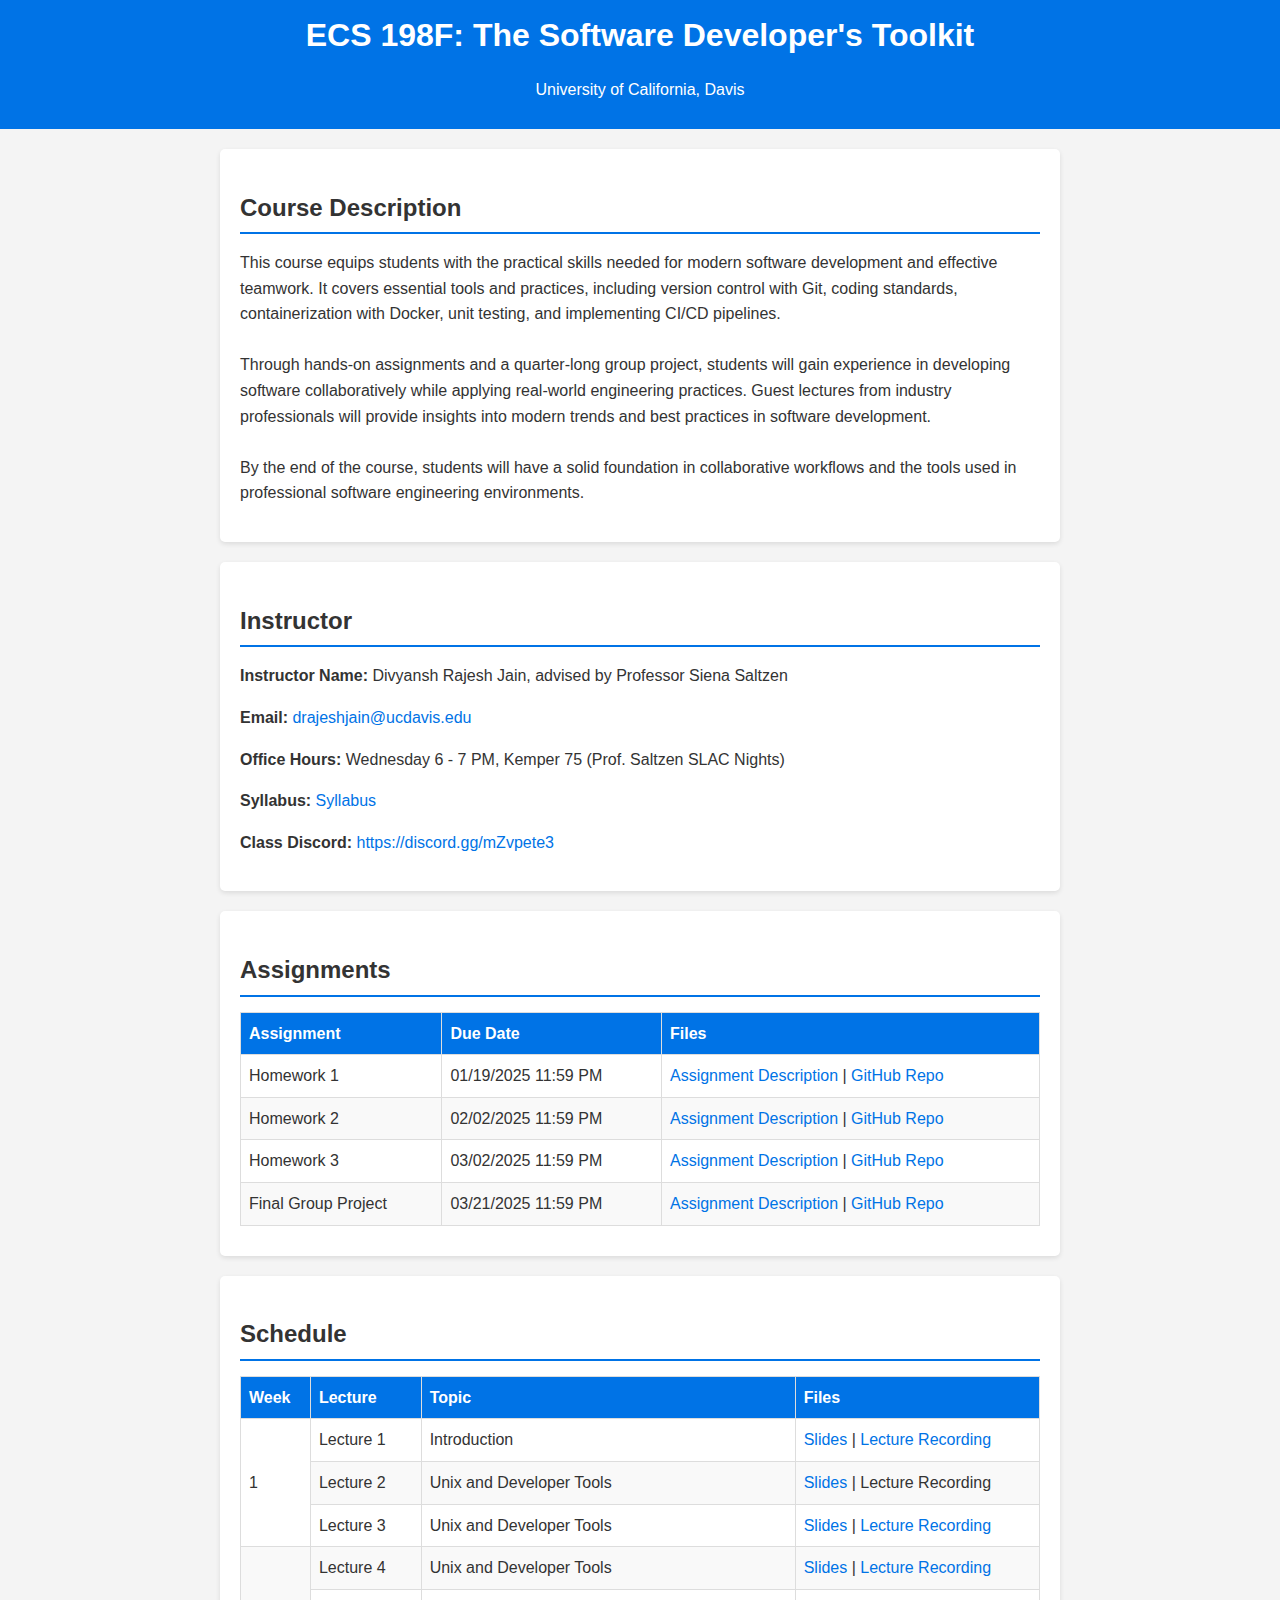
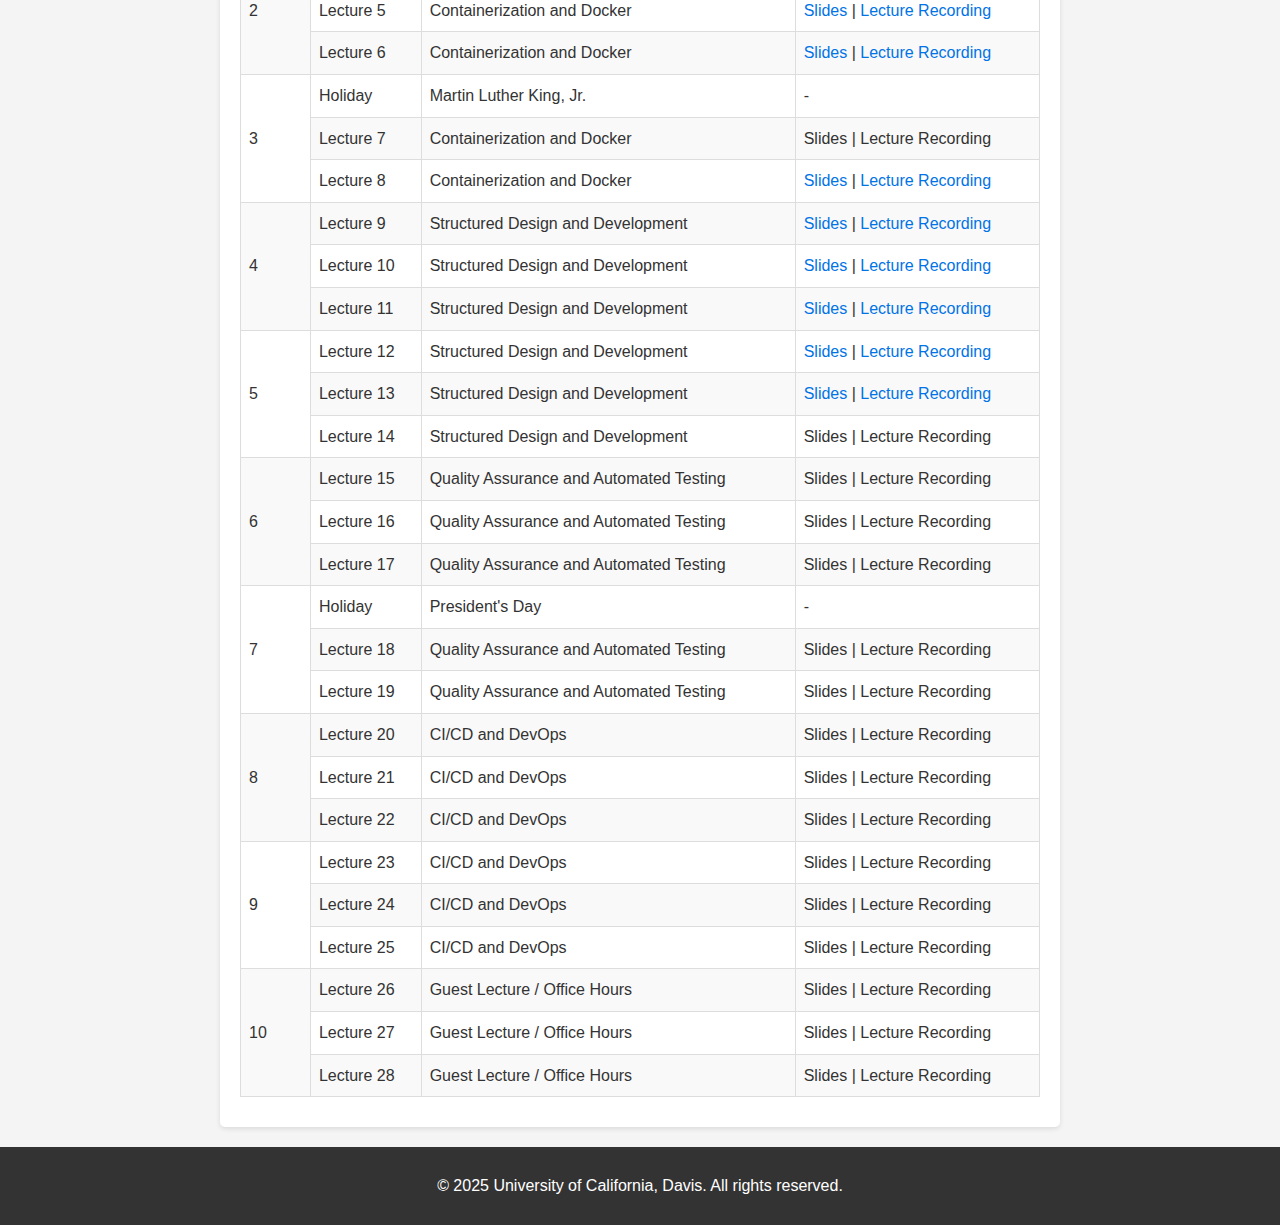
==== docs/index.html @ dd772960 "Lecture 13 Slides and Recording" ====
<!DOCTYPE html>
<html lang="en">
<head>
    <meta charset="UTF-8">
    <meta name="viewport" content="width=device-width, initial-scale=1.0">
    <meta http-equiv="X-UA-Compatible" content="ie=edge">
    <title>ECS 198F</title>
    <link rel="stylesheet" href="styles.css">
</head>
<body>
    <header>
        <h1>ECS 198F: The Software Developer's Toolkit</h1>
        <p>University of California, Davis</p>
    </header>

    <section id="description">
        <h2>Course Description</h2>
        <p>
            
                This course equips students with the practical skills needed for modern software development and effective teamwork. It covers essential tools and practices, including version control with Git, coding standards, containerization with Docker, unit testing, and implementing CI/CD pipelines.
                
                    <br><br>
                
            
                Through hands-on assignments and a quarter-long group project, students will gain experience in developing software collaboratively while applying real-world engineering practices. Guest lectures from industry professionals will provide insights into modern trends and best practices in software development.
                
                    <br><br>
                
            
                By the end of the course, students will have a solid foundation in collaborative workflows and the tools used in professional software engineering environments.
                
            
        </p>
    </section>

    <section id="instructor">
        <h2>Instructor</h2>
        <p><strong>Instructor Name:</strong> Divyansh Rajesh Jain, advised by Professor Siena Saltzen</p>
        <p><strong>Email:</strong> <a href="mailto:drajeshjain@ucdavis.edu" target="_blank">drajeshjain@ucdavis.edu</a></p>
        <p><strong>Office Hours:</strong> Wednesday 6 - 7 PM, Kemper 75 (Prof. Saltzen SLAC Nights)</p>
        <p><strong>Syllabus:</strong> <a href="syllabus/Syllabus.pdf" target="_blank">Syllabus</a></p>
        <p><strong>Class Discord:</strong> <a href="https://discord.gg/mZvpete3" target="_blank">https://discord.gg/mZvpete3</a></p>
    </section>

    <section id="assignments">
        <h2>Assignments</h2>
        <table>
            <thead>
                <tr>
                    <th>Assignment</th>
                    <th>Due Date</th>
                    <th>Files</th>
                </tr>
            </thead>
            <tbody>
                
                    <tr>
                        <td>Homework 1</td>
                        <td>01/19/2025 11:59 PM</td>
                        <td>
                            
                                <a href="assignments/hw1/hw1.pdf" target="_blank">Assignment Description</a>
                            
                            
                                | <a href="https://github.com/divteaching/ecs198f_hw1_template" target="_blank">GitHub Repo</a>
                            
                            
                        </td>
                    </tr>
                
                    <tr>
                        <td>Homework 2</td>
                        <td>02/02/2025 11:59 PM</td>
                        <td>
                            
                                <a href="assignments/hw2/hw2.pdf" target="_blank">Assignment Description</a>
                            
                            
                                | <a href="https://github.com/divteaching/ecs198f_hw2_template" target="_blank">GitHub Repo</a>
                            
                            
                        </td>
                    </tr>
                
                    <tr>
                        <td>Homework 3</td>
                        <td>03/02/2025 11:59 PM</td>
                        <td>
                            
                                <a href="assignments/hw3/hw3.pdf" target="_blank">Assignment Description</a>
                            
                            
                                | <a href="https://github.com/divteaching/ecs198f_hw3_template" target="_blank">GitHub Repo</a>
                            
                            
                        </td>
                    </tr>
                
                    <tr>
                        <td>Final Group Project</td>
                        <td>03/21/2025 11:59 PM</td>
                        <td>
                            
                                <a href="assignments/final_project/final_project.pdf" target="_blank">Assignment Description</a>
                            
                            
                                | <a href="https://github.com/divteaching/ecs198f_final_project_template/" target="_blank">GitHub Repo</a>
                            
                            
                        </td>
                    </tr>
                
            </tbody>
        </table>
    </section>

    <section id="schedule">
        <h2>Schedule</h2>
        <table>
            <thead>
                <tr>
                    <th>Week</th>
                    <th>Lecture</th>
                    <th>Topic</th>
                    <th>Files</th>
                </tr>
            </thead>
            <tbody>
                
                
                    <tr>
                        
                            <td rowspan="3">1</td>
                            
                        
                        <td>Lecture 1</td>
                        <td>Introduction</td>
                        <td>
                            
                                
                                    <a href="lecture_slides/ecs198f_lecture_1.pdf" target="_blank">Slides</a>
                                
                                |
                                
                                    <a href="https://ucdavis.zoom.us/rec/share/hbvLrbdZGdDsOW_DnlOXjzAMl3dHuI0wZ7z0Es4AGYBFrEL37tF3OUUXrqW6-yvd.9Gy4QbVp0oEMsnhK?startTime=1736212202000" target="_blank">Lecture Recording</a>
                                
                            
                            
                        </td>
                    </tr>
                
                    <tr>
                        
                        <td>Lecture 2</td>
                        <td>Unix and Developer Tools</td>
                        <td>
                            
                                
                                    <a href="lecture_slides/ecs198f_lecture_2.pdf" target="_blank">Slides</a>
                                
                                |
                                
                                    <p style="display: inline;">Lecture Recording</p>
                                
                            
                            
                        </td>
                    </tr>
                
                    <tr>
                        
                        <td>Lecture 3</td>
                        <td>Unix and Developer Tools</td>
                        <td>
                            
                                
                                    <a href="lecture_slides/ecs198f_lecture_3.pdf" target="_blank">Slides</a>
                                
                                |
                                
                                    <a href="https://ucdavis.zoom.us/rec/share/g16OVwI1sA8d8GOe67q84oVc2-fkvChkbssBPpAVBtWGr5zEfwgRW5S2wasBntNb.Uopge_nhRh3m7LkV?startTime=1736557827000" target="_blank">Lecture Recording</a>
                                
                            
                            
                        </td>
                    </tr>
                
                    <tr>
                        
                            <td rowspan="3">2</td>
                            
                        
                        <td>Lecture 4</td>
                        <td>Unix and Developer Tools</td>
                        <td>
                            
                                
                                    <a href="lecture_slides/ecs198f_lecture_4.pdf" target="_blank">Slides</a>
                                
                                |
                                
                                    <a href="https://ucdavis.zoom.us/rec/share/JD9aChmHPiRDTP9WxZFeI9ObVzwEnxUuyTw9s4FPWXMKJjjJeHaEk3DcFhDDGsKm.fv74K71Csvn-LaR0?startTime=1736817025000" target="_blank">Lecture Recording</a>
                                
                            
                            
                        </td>
                    </tr>
                
                    <tr>
                        
                        <td>Lecture 5</td>
                        <td>Containerization and Docker</td>
                        <td>
                            
                                
                                    <a href="lecture_slides/ecs198f_lecture_5.pdf" target="_blank">Slides</a>
                                
                                |
                                
                                    <a href="https://ucdavis.zoom.us/rec/share/GCXKAE5klBBqAOb1jPgfgVZTfpsURUhgrULl0vYw0D-VsBasL57LyDdhbhFQWLQs.mfMK1T-qjcswcPB4?startTime=1736989813000" target="_blank">Lecture Recording</a>
                                
                            
                            
                        </td>
                    </tr>
                
                    <tr>
                        
                        <td>Lecture 6</td>
                        <td>Containerization and Docker</td>
                        <td>
                            
                                
                                    <a href="lecture_slides/ecs198f_lecture_6.pdf" target="_blank">Slides</a>
                                
                                |
                                
                                    <a href="https://ucdavis.zoom.us/rec/share/JLmOcqAizFyWr5BubGyLMaOlUVmacqcSQ1dyGmyVwydn0QfGraQxgRlqD_En76Uu.1tXopnqy5iUfbpwx?startTime=1737162618000" target="_blank">Lecture Recording</a>
                                
                            
                            
                        </td>
                    </tr>
                
                    <tr>
                        
                            <td rowspan="3">3</td>
                            
                        
                        <td>Holiday</td>
                        <td>Martin Luther King, Jr.</td>
                        <td>
                            
                                -
                            
                            
                        </td>
                    </tr>
                
                    <tr>
                        
                        <td>Lecture 7</td>
                        <td>Containerization and Docker</td>
                        <td>
                            
                                
                                    <p style="display: inline;">Slides</p>
                                
                                |
                                
                                    <p style="display: inline;">Lecture Recording</p>
                                
                            
                            
                        </td>
                    </tr>
                
                    <tr>
                        
                        <td>Lecture 8</td>
                        <td>Containerization and Docker</td>
                        <td>
                            
                                
                                    <a href="lecture_slides/ecs198f_lecture_8.pdf" target="_blank">Slides</a>
                                
                                |
                                
                                    <a href="https://ucdavis.zoom.us/rec/share/KrnH_thRT2b_KS2UfL9lrI4hxif2upAuk2R7QBJZT1PslbwhGlOJJkQAYzSV6XM1.cLnVzXEvTF4Xcgkk?startTime=1737767410000" target="_blank">Lecture Recording</a>
                                
                            
                            
                        </td>
                    </tr>
                
                    <tr>
                        
                            <td rowspan="3">4</td>
                            
                        
                        <td>Lecture 9</td>
                        <td>Structured Design and Development</td>
                        <td>
                            
                                
                                    <a href="lecture_slides/ecs198f_lecture_9.pdf" target="_blank">Slides</a>
                                
                                |
                                
                                    <a href="https://ucdavis.zoom.us/rec/share/M91v3xaBNBwyLsCDNnFQVMrvaNJUX16jcjGMLgDShKLyKkzvdLndxEWY6Bf93gdp.l_svchdJoaNpIpWN?startTime=1738026599000" target="_blank">Lecture Recording</a>
                                
                            
                            
                        </td>
                    </tr>
                
                    <tr>
                        
                        <td>Lecture 10</td>
                        <td>Structured Design and Development</td>
                        <td>
                            
                                
                                    <a href="lecture_slides/ecs198f_lecture_10.pdf" target="_blank">Slides</a>
                                
                                |
                                
                                    <a href="https://ucdavis.zoom.us/rec/share/ATHU1xE974u2VWaqAxMs1Cowrps6XN6bZGD36QatYRz5Gkr3k1uBEypdq5aEEWlz.mFXcKomUqiIoZA6W?startTime=1738199433000" target="_blank">Lecture Recording</a>
                                
                            
                            
                        </td>
                    </tr>
                
                    <tr>
                        
                        <td>Lecture 11</td>
                        <td>Structured Design and Development</td>
                        <td>
                            
                                
                                    <a href="https://github.com/divteaching/ecs198f_inclass_poker/tree/2e71ae5620e29db9bfba9b425676d874b1419caf" target="_blank">Slides</a>
                                
                                |
                                
                                    <a href="https://ucdavis.zoom.us/rec/share/HgMmGE7yiha44Lq079QMK1FUVePI9QxWOpCut2JHXbEaheEyA_VgrdAUr-hylO7L.eXSxQ5ZU1zpncuAt?startTime=1738372271000" target="_blank">Lecture Recording</a>
                                
                            
                            
                        </td>
                    </tr>
                
                    <tr>
                        
                            <td rowspan="3">5</td>
                            
                        
                        <td>Lecture 12</td>
                        <td>Structured Design and Development</td>
                        <td>
                            
                                
                                    <a href="https://github.com/divteaching/ecs198f_inclass_poker/tree/25d6df398e15d67cd05acc5b67622123ccdc4493" target="_blank">Slides</a>
                                
                                |
                                
                                    <a href="https://ucdavis.zoom.us/rec/share/jpdA7nB9yYeDad59MagajDrsT-qLwtRAQw6uJY-ICCuG2QFYbAcTb3RFpeuFGeae.OZ8DeUKyNNf885pt?startTime=1738631367000" target="_blank">Lecture Recording</a>
                                
                            
                            
                        </td>
                    </tr>
                
                    <tr>
                        
                        <td>Lecture 13</td>
                        <td>Structured Design and Development</td>
                        <td>
                            
                                
                                    <a href="https://github.com/divteaching/ecs198f_inclass_poker/tree/b4837a6c1435ef5a6da99d9f71b95ebc961e5741" target="_blank">Slides</a>
                                
                                |
                                
                                    <a href="https://ucdavis.zoom.us/rec/share/kVnnpb5JwPlJ-d6cp-dkDPzU_nV2DuYIyZkwfkVQUUKLLy_pP1zAwfi9jtzif8t_.ENmV_M1R9c5V51DI?startTime=1738804196000" target="_blank">Lecture Recording</a>
                                
                            
                            
                        </td>
                    </tr>
                
                    <tr>
                        
                        <td>Lecture 14</td>
                        <td>Structured Design and Development</td>
                        <td>
                            
                                
                                    <p style="display: inline;">Slides</p>
                                
                                |
                                
                                    <p style="display: inline;">Lecture Recording</p>
                                
                            
                            
                        </td>
                    </tr>
                
                    <tr>
                        
                            <td rowspan="3">6</td>
                            
                        
                        <td>Lecture 15</td>
                        <td>Quality Assurance and Automated Testing</td>
                        <td>
                            
                                
                                    <p style="display: inline;">Slides</p>
                                
                                |
                                
                                    <p style="display: inline;">Lecture Recording</p>
                                
                            
                            
                        </td>
                    </tr>
                
                    <tr>
                        
                        <td>Lecture 16</td>
                        <td>Quality Assurance and Automated Testing</td>
                        <td>
                            
                                
                                    <p style="display: inline;">Slides</p>
                                
                                |
                                
                                    <p style="display: inline;">Lecture Recording</p>
                                
                            
                            
                        </td>
                    </tr>
                
                    <tr>
                        
                        <td>Lecture 17</td>
                        <td>Quality Assurance and Automated Testing</td>
                        <td>
                            
                                
                                    <p style="display: inline;">Slides</p>
                                
                                |
                                
                                    <p style="display: inline;">Lecture Recording</p>
                                
                            
                            
                        </td>
                    </tr>
                
                    <tr>
                        
                            <td rowspan="3">7</td>
                            
                        
                        <td>Holiday</td>
                        <td>President's Day</td>
                        <td>
                            
                                -
                            
                            
                        </td>
                    </tr>
                
                    <tr>
                        
                        <td>Lecture 18</td>
                        <td>Quality Assurance and Automated Testing</td>
                        <td>
                            
                                
                                    <p style="display: inline;">Slides</p>
                                
                                |
                                
                                    <p style="display: inline;">Lecture Recording</p>
                                
                            
                            
                        </td>
                    </tr>
                
                    <tr>
                        
                        <td>Lecture 19</td>
                        <td>Quality Assurance and Automated Testing</td>
                        <td>
                            
                                
                                    <p style="display: inline;">Slides</p>
                                
                                |
                                
                                    <p style="display: inline;">Lecture Recording</p>
                                
                            
                            
                        </td>
                    </tr>
                
                    <tr>
                        
                            <td rowspan="3">8</td>
                            
                        
                        <td>Lecture 20</td>
                        <td>CI/CD and DevOps</td>
                        <td>
                            
                                
                                    <p style="display: inline;">Slides</p>
                                
                                |
                                
                                    <p style="display: inline;">Lecture Recording</p>
                                
                            
                            
                        </td>
                    </tr>
                
                    <tr>
                        
                        <td>Lecture 21</td>
                        <td>CI/CD and DevOps</td>
                        <td>
                            
                                
                                    <p style="display: inline;">Slides</p>
                                
                                |
                                
                                    <p style="display: inline;">Lecture Recording</p>
                                
                            
                            
                        </td>
                    </tr>
                
                    <tr>
                        
                        <td>Lecture 22</td>
                        <td>CI/CD and DevOps</td>
                        <td>
                            
                                
                                    <p style="display: inline;">Slides</p>
                                
                                |
                                
                                    <p style="display: inline;">Lecture Recording</p>
                                
                            
                            
                        </td>
                    </tr>
                
                    <tr>
                        
                            <td rowspan="3">9</td>
                            
                        
                        <td>Lecture 23</td>
                        <td>CI/CD and DevOps</td>
                        <td>
                            
                                
                                    <p style="display: inline;">Slides</p>
                                
                                |
                                
                                    <p style="display: inline;">Lecture Recording</p>
                                
                            
                            
                        </td>
                    </tr>
                
                    <tr>
                        
                        <td>Lecture 24</td>
                        <td>CI/CD and DevOps</td>
                        <td>
                            
                                
                                    <p style="display: inline;">Slides</p>
                                
                                |
                                
                                    <p style="display: inline;">Lecture Recording</p>
                                
                            
                            
                        </td>
                    </tr>
                
                    <tr>
                        
                        <td>Lecture 25</td>
                        <td>CI/CD and DevOps</td>
                        <td>
                            
                                
                                    <p style="display: inline;">Slides</p>
                                
                                |
                                
                                    <p style="display: inline;">Lecture Recording</p>
                                
                            
                            
                        </td>
                    </tr>
                
                    <tr>
                        
                            <td rowspan="3">10</td>
                            
                        
                        <td>Lecture 26</td>
                        <td>Guest Lecture / Office Hours</td>
                        <td>
                            
                                
                                    <p style="display: inline;">Slides</p>
                                
                                |
                                
                                    <p style="display: inline;">Lecture Recording</p>
                                
                            
                            
                        </td>
                    </tr>
                
                    <tr>
                        
                        <td>Lecture 27</td>
                        <td>Guest Lecture / Office Hours</td>
                        <td>
                            
                                
                                    <p style="display: inline;">Slides</p>
                                
                                |
                                
                                    <p style="display: inline;">Lecture Recording</p>
                                
                            
                            
                        </td>
                    </tr>
                
                    <tr>
                        
                        <td>Lecture 28</td>
                        <td>Guest Lecture / Office Hours</td>
                        <td>
                            
                                
                                    <p style="display: inline;">Slides</p>
                                
                                |
                                
                                    <p style="display: inline;">Lecture Recording</p>
                                
                            
                            
                        </td>
                    </tr>
                
            </tbody>
        </table>
    </section>

    <footer>
        <p>&copy; 2025 University of California, Davis. All rights reserved.</p>
    </footer>
</body>
</html>
---- docs/styles.css ----
body {
    font-family: Arial, sans-serif;
    margin: 0;
    padding: 0;
    line-height: 1.6;
    background-color: #f4f4f4;
    color: #333;
}

header {
    background: #0073e6;
    color: #fff;
    padding: 10px 20px;
    text-align: center;
}

header h1 {
    margin: 0;
}

section {
    padding: 20px;
    margin: 20px auto;
    background: #fff;
    border-radius: 5px;
    box-shadow: 0 2px 5px rgba(0, 0, 0, 0.1);
    max-width: 800px;
}

h2 {
    border-bottom: 2px solid #0073e6;
    padding-bottom: 5px;
    margin-bottom: 15px;
}

table {
    width: 100%;
    border-collapse: collapse;
    margin: 10px 0;
}

table th,
table td {
    border: 1px solid #ddd;
    padding: 8px;
    text-align: left;
}

table th {
    background: #0073e6;
    color: #fff;
}

table tr:nth-child(even) {
    background: #f9f9f9;
}

table tr:hover {
    background: #f1f1f1;
}

a {
    color: #0073e6;
    text-decoration: none;
}

a:hover {
    text-decoration: underline;
}

footer {
    text-align: center;
    padding: 10px 20px;
    background: #333;
    color: #fff;
    margin-top: 20px;
}
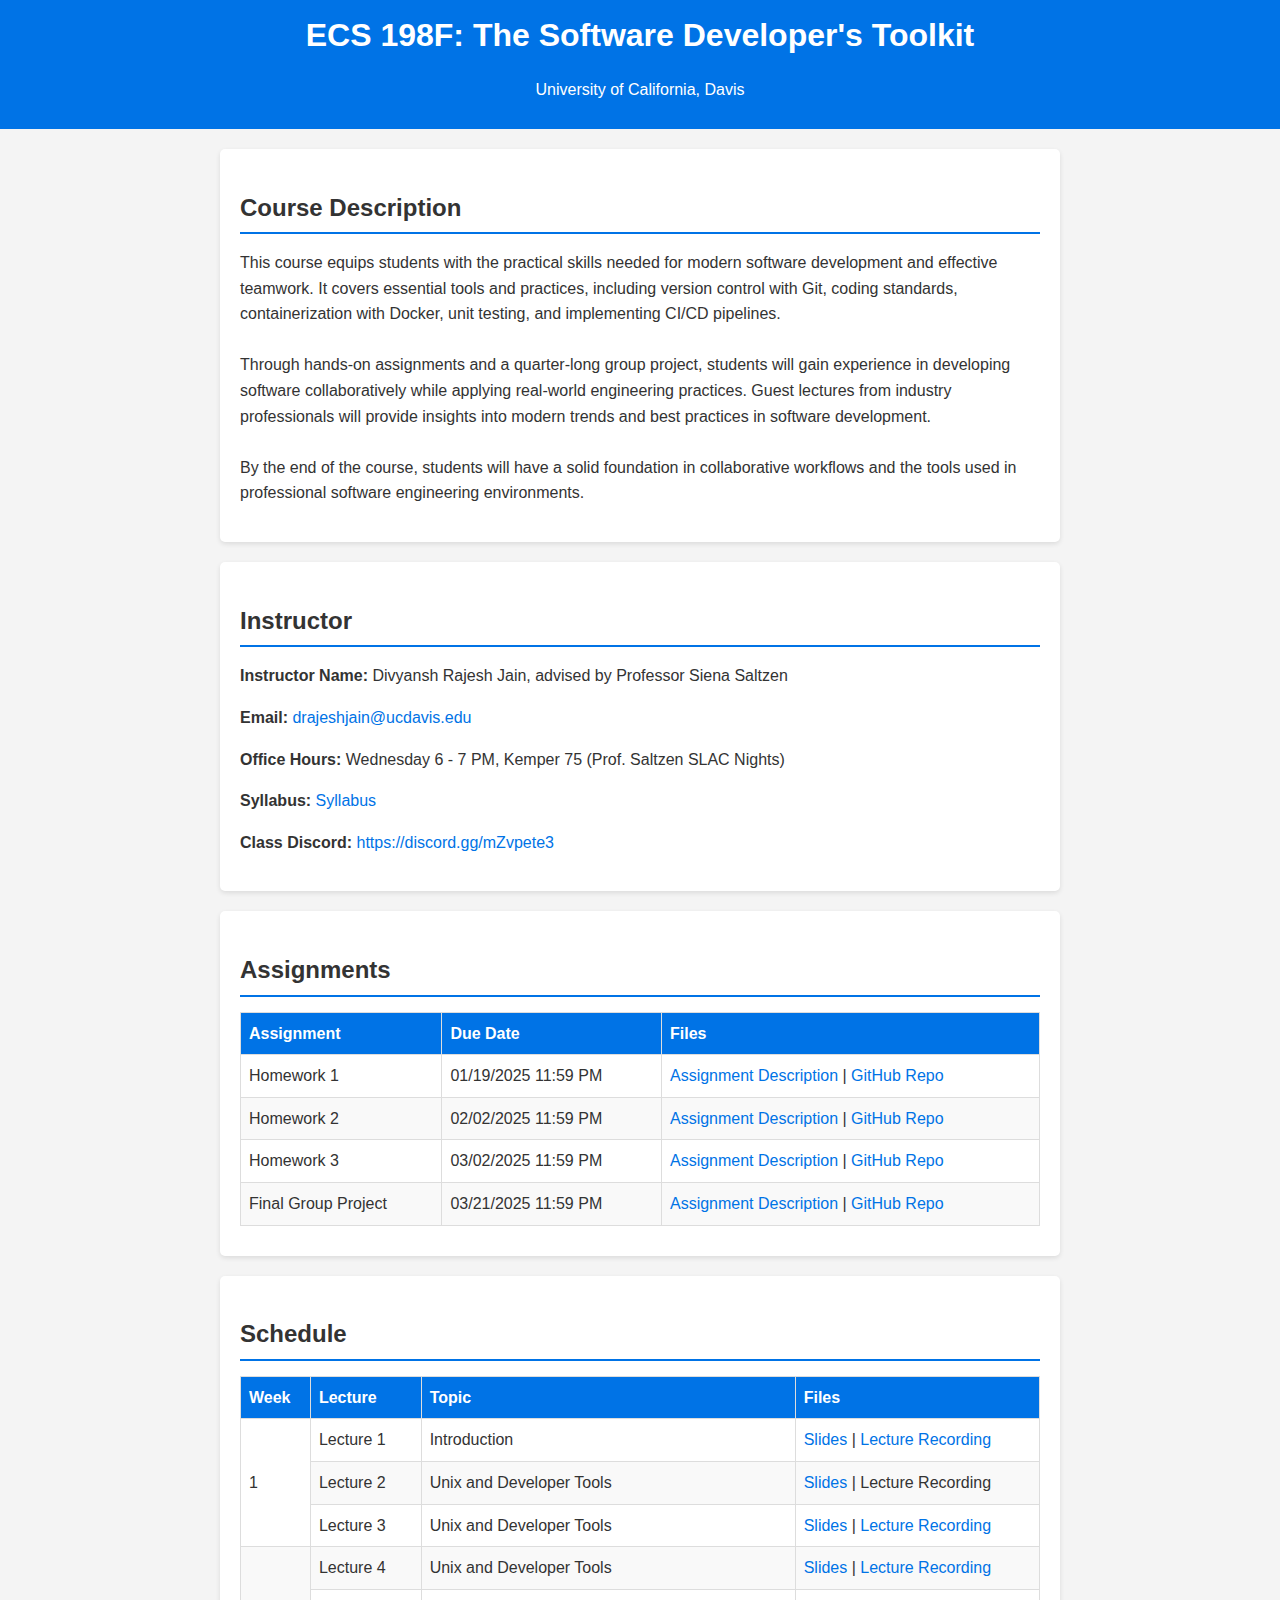
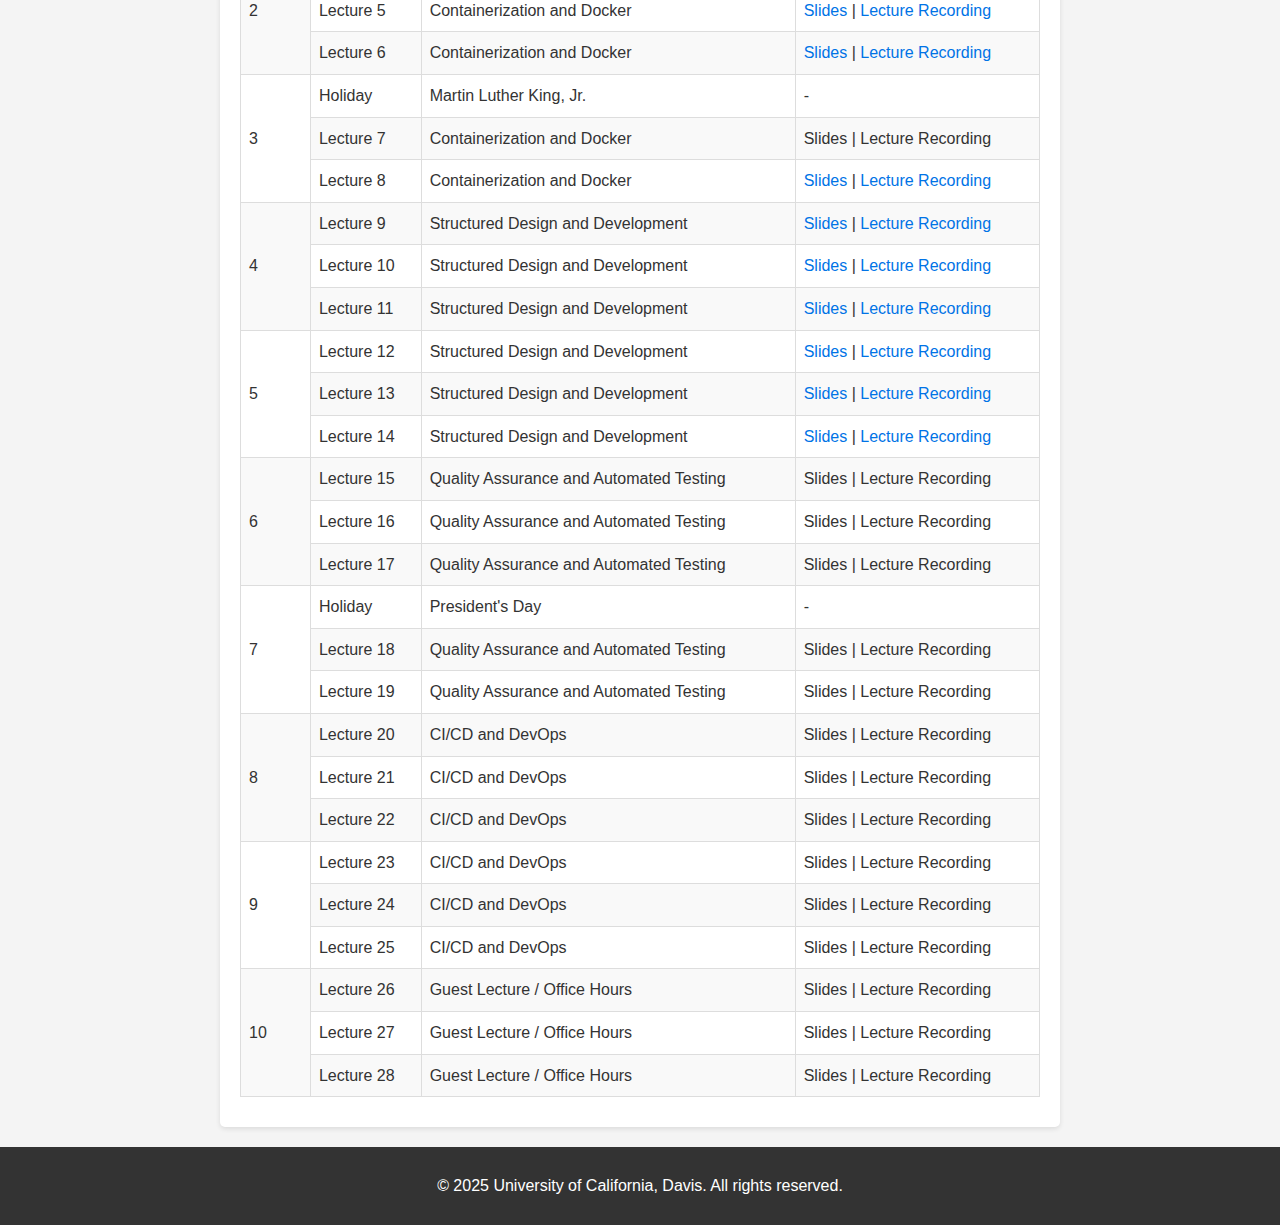
==== commit 7dac9d29: "Lecture 14 Slides and Recording" ====
--- a/docs/index.html
+++ b/docs/index.html
@@ -396,11 +396,11 @@
                         <td>
                             
                                 
-                                    <p style="display: inline;">Slides</p>
-                                
-                                |
-                                
-                                    <p style="display: inline;">Lecture Recording</p>
+                                    <a href="https://github.com/divteaching/ecs198f_inclass_poker/tree/083cdfa8304c9bf905c61b93a2d7230d57333c63" target="_blank">Slides</a>
+                                
+                                |
+                                
+                                    <a href="https://ucdavis.zoom.us/rec/share/6TPemqfxM55FEUf9hCVrt6LNOfclCS3FlMIXdbGjqK-9oV8GE7GE9dxrf3YXvD6S.sQsRWtiuiCVpky5y?startTime=1738977093000" target="_blank">Lecture Recording</a>
                                 
                             
                             
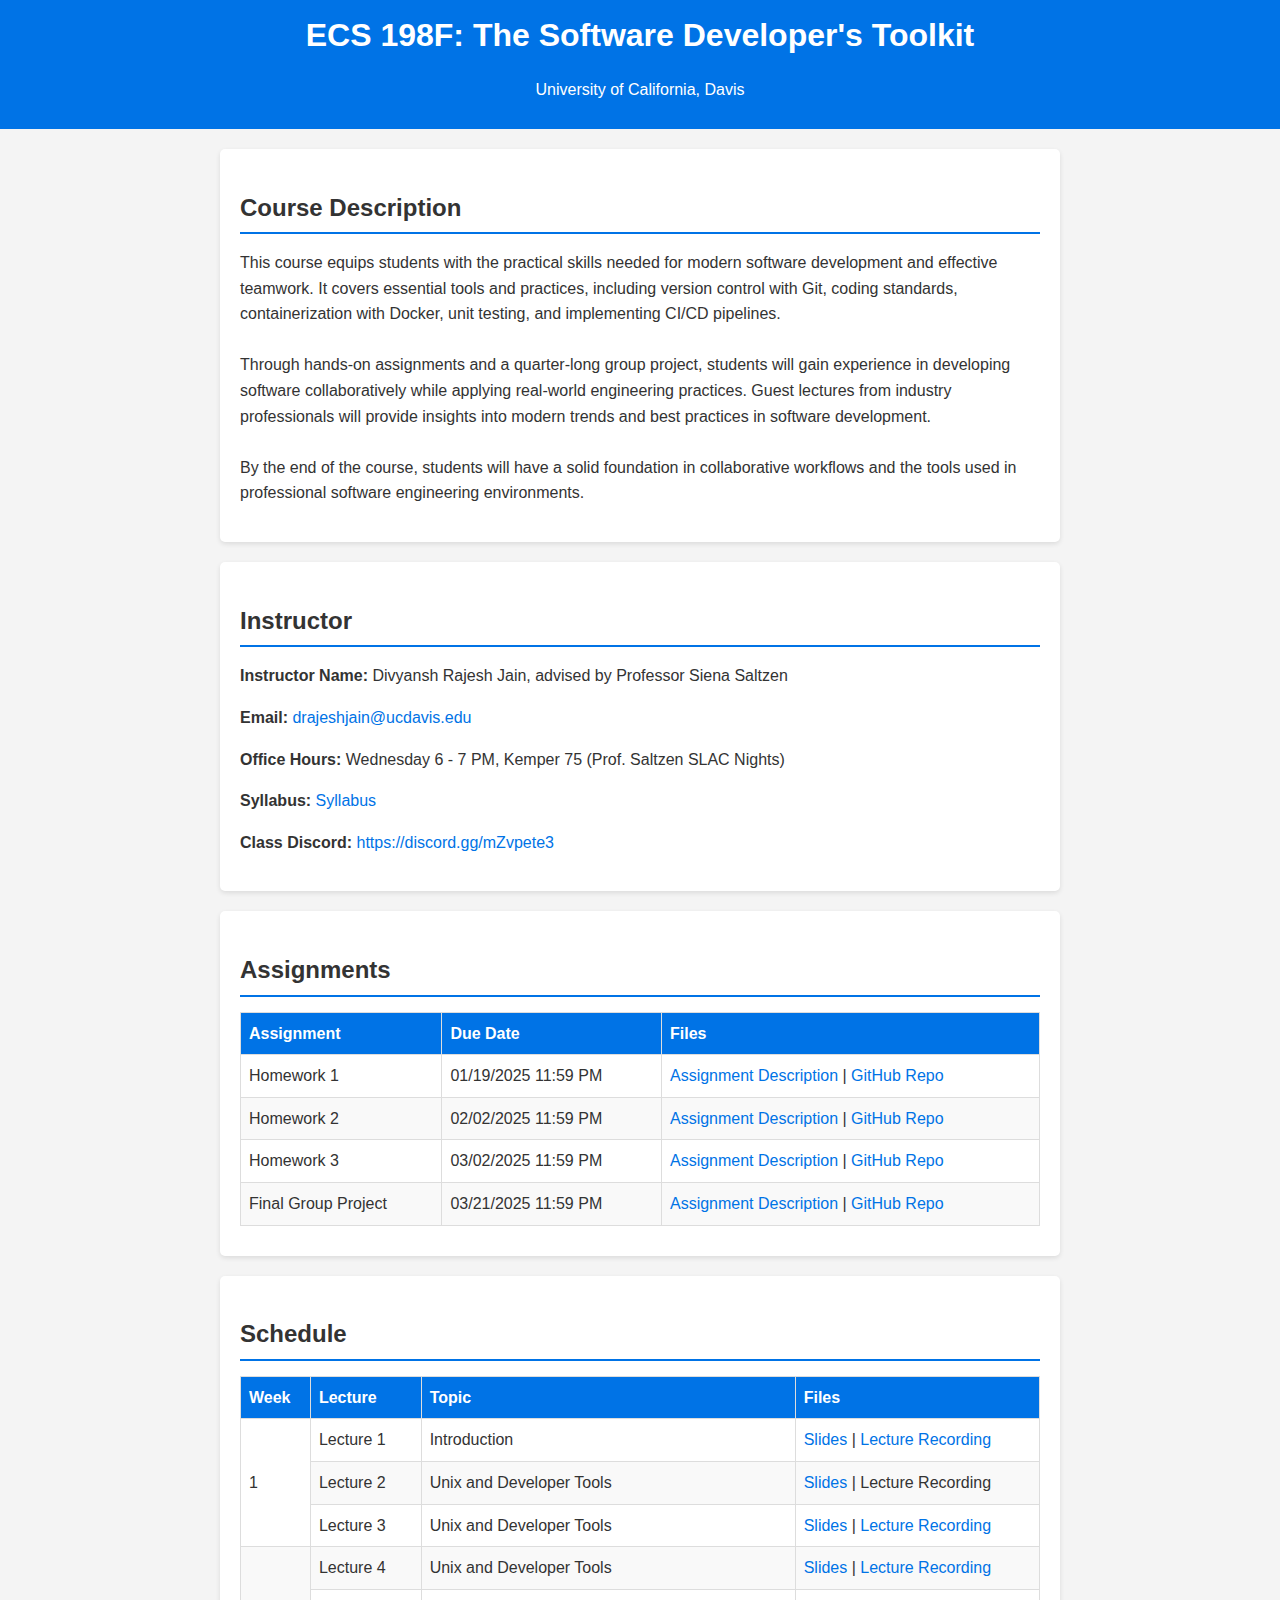
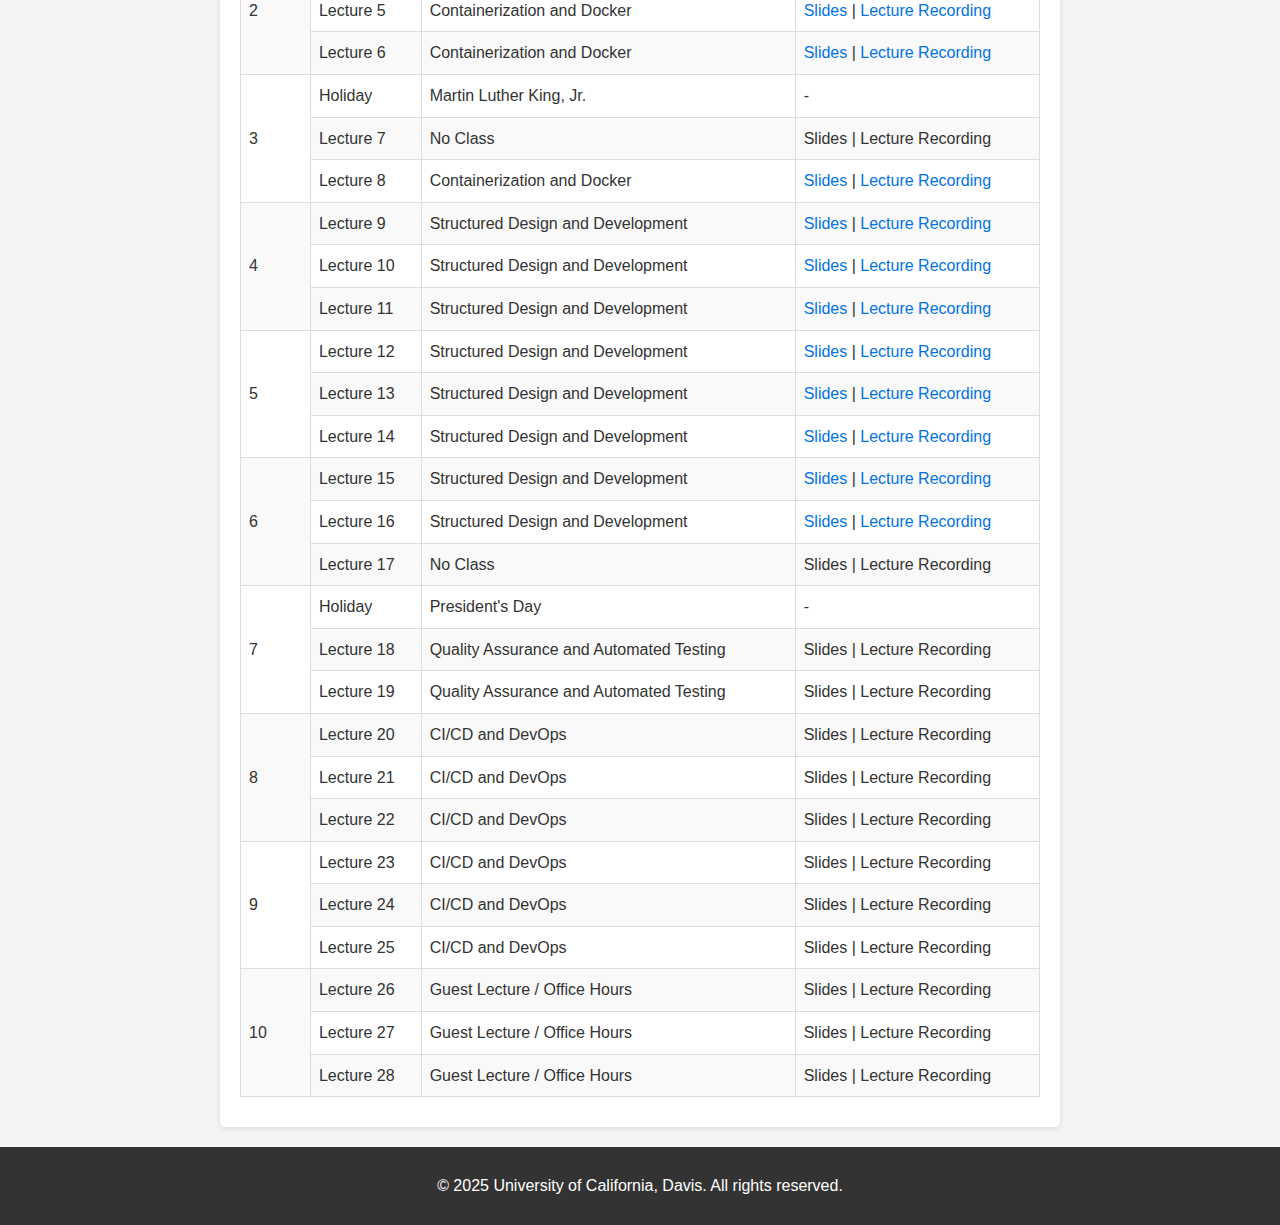
==== commit 3bcaa76e: "Adding Lecture Recordings and Slides" ====
--- a/docs/index.html
+++ b/docs/index.html
@@ -260,7 +260,7 @@
                     <tr>
                         
                         <td>Lecture 7</td>
-                        <td>Containerization and Docker</td>
+                        <td>No Class</td>
                         <td>
                             
                                 
@@ -413,15 +413,15 @@
                             
                         
                         <td>Lecture 15</td>
-                        <td>Quality Assurance and Automated Testing</td>
-                        <td>
-                            
-                                
-                                    <p style="display: inline;">Slides</p>
-                                
-                                |
-                                
-                                    <p style="display: inline;">Lecture Recording</p>
+                        <td>Structured Design and Development</td>
+                        <td>
+                            
+                                
+                                    <a href="https://github.com/divteaching/ecs198f_inclass_poker" target="_blank">Slides</a>
+                                
+                                |
+                                
+                                    <a href="https://ucdavis.zoom.us/rec/share/mYKsGpHl_PlpeqwLR252lRPL4qFr9ptt-LbvgO8BzY1Ux64A1VHboMleGMlgw7dP.6fcQc8IJ1SXGMt5j?startTime=1739236242000" target="_blank">Lecture Recording</a>
                                 
                             
                             
@@ -431,15 +431,15 @@
                     <tr>
                         
                         <td>Lecture 16</td>
-                        <td>Quality Assurance and Automated Testing</td>
-                        <td>
-                            
-                                
-                                    <p style="display: inline;">Slides</p>
-                                
-                                |
-                                
-                                    <p style="display: inline;">Lecture Recording</p>
+                        <td>Structured Design and Development</td>
+                        <td>
+                            
+                                
+                                    <a href="https://github.com/divteaching/ecs198f_inclass_poker" target="_blank">Slides</a>
+                                
+                                |
+                                
+                                    <a href="https://ucdavis.zoom.us/rec/share/QjwzaNJgpVRXq94RoOpn4QkeNCzXNgA-qHVSkUiKPaKP9EMO9NUGfHyKXIxN5UPL.1AJFjHUQ5O36Xi9y?startTime=1739409012000" target="_blank">Lecture Recording</a>
                                 
                             
                             
@@ -449,7 +449,7 @@
                     <tr>
                         
                         <td>Lecture 17</td>
-                        <td>Quality Assurance and Automated Testing</td>
+                        <td>No Class</td>
                         <td>
                             
                                 
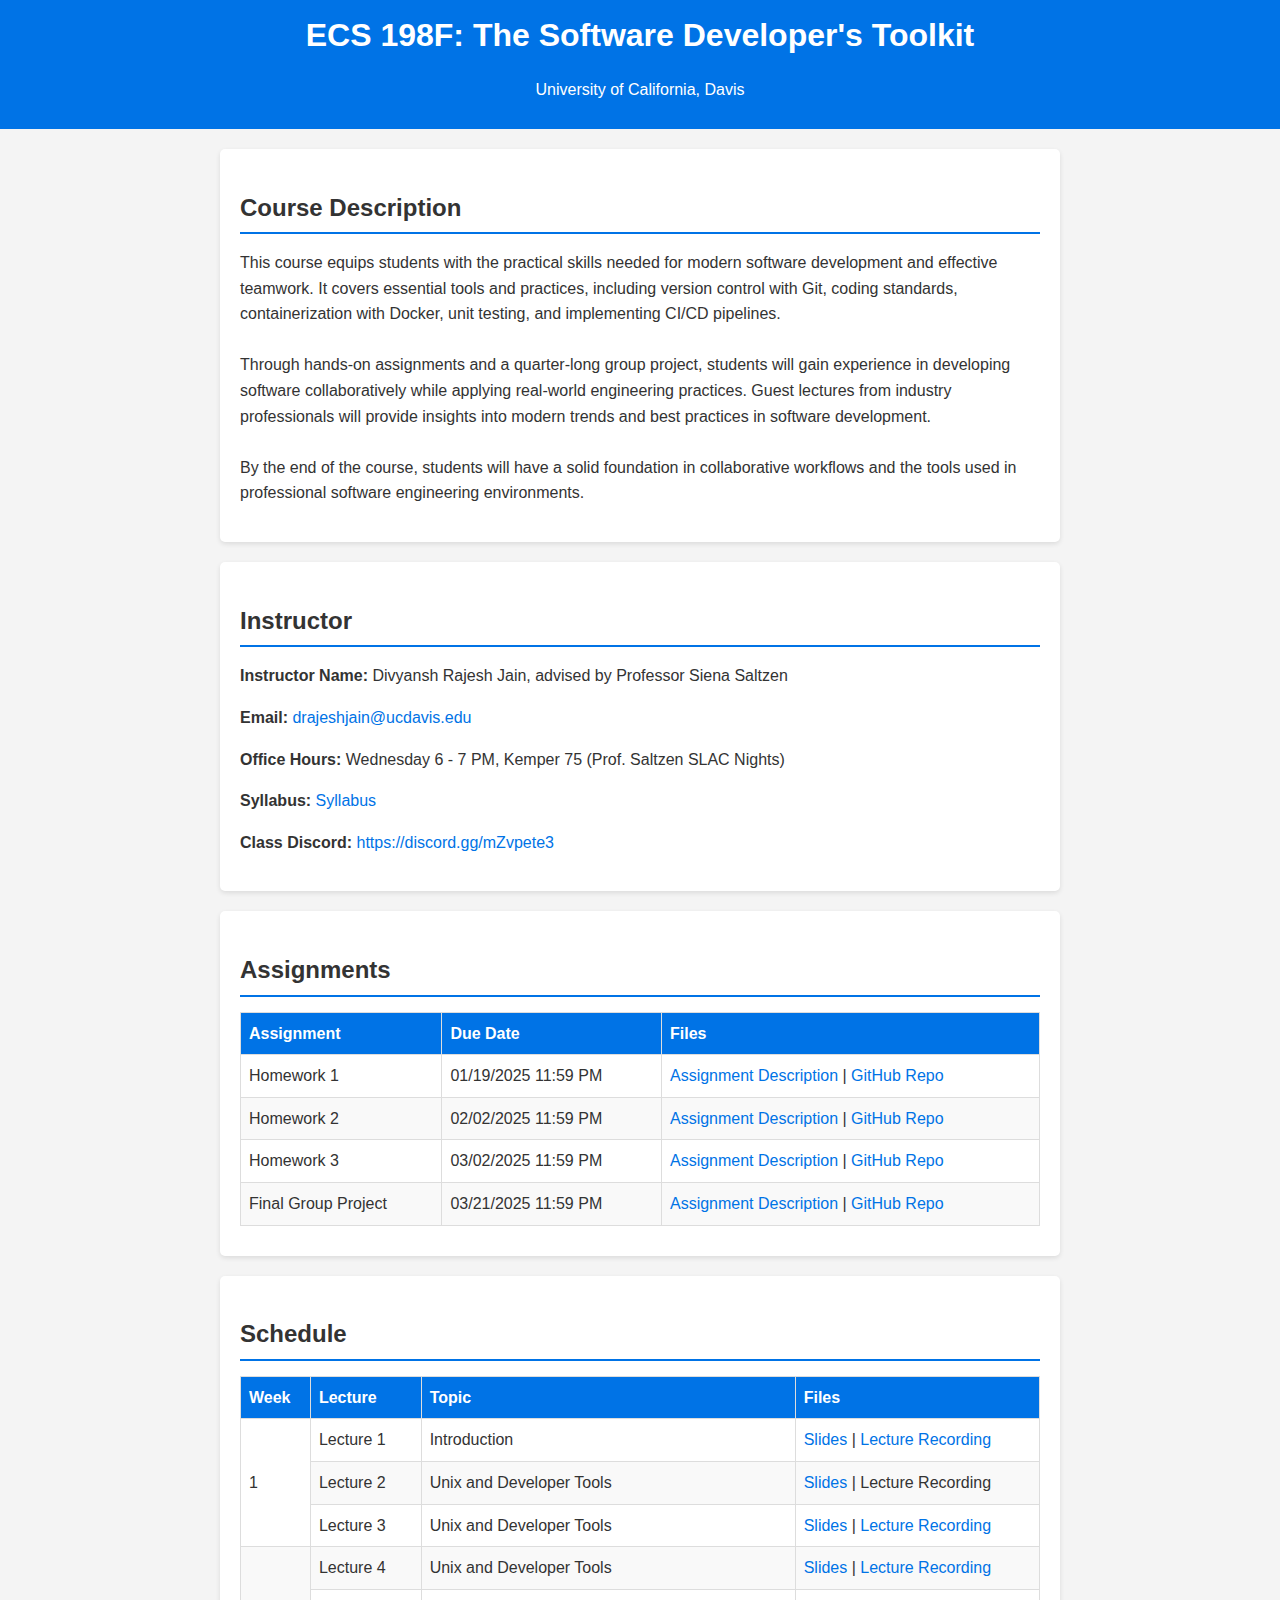
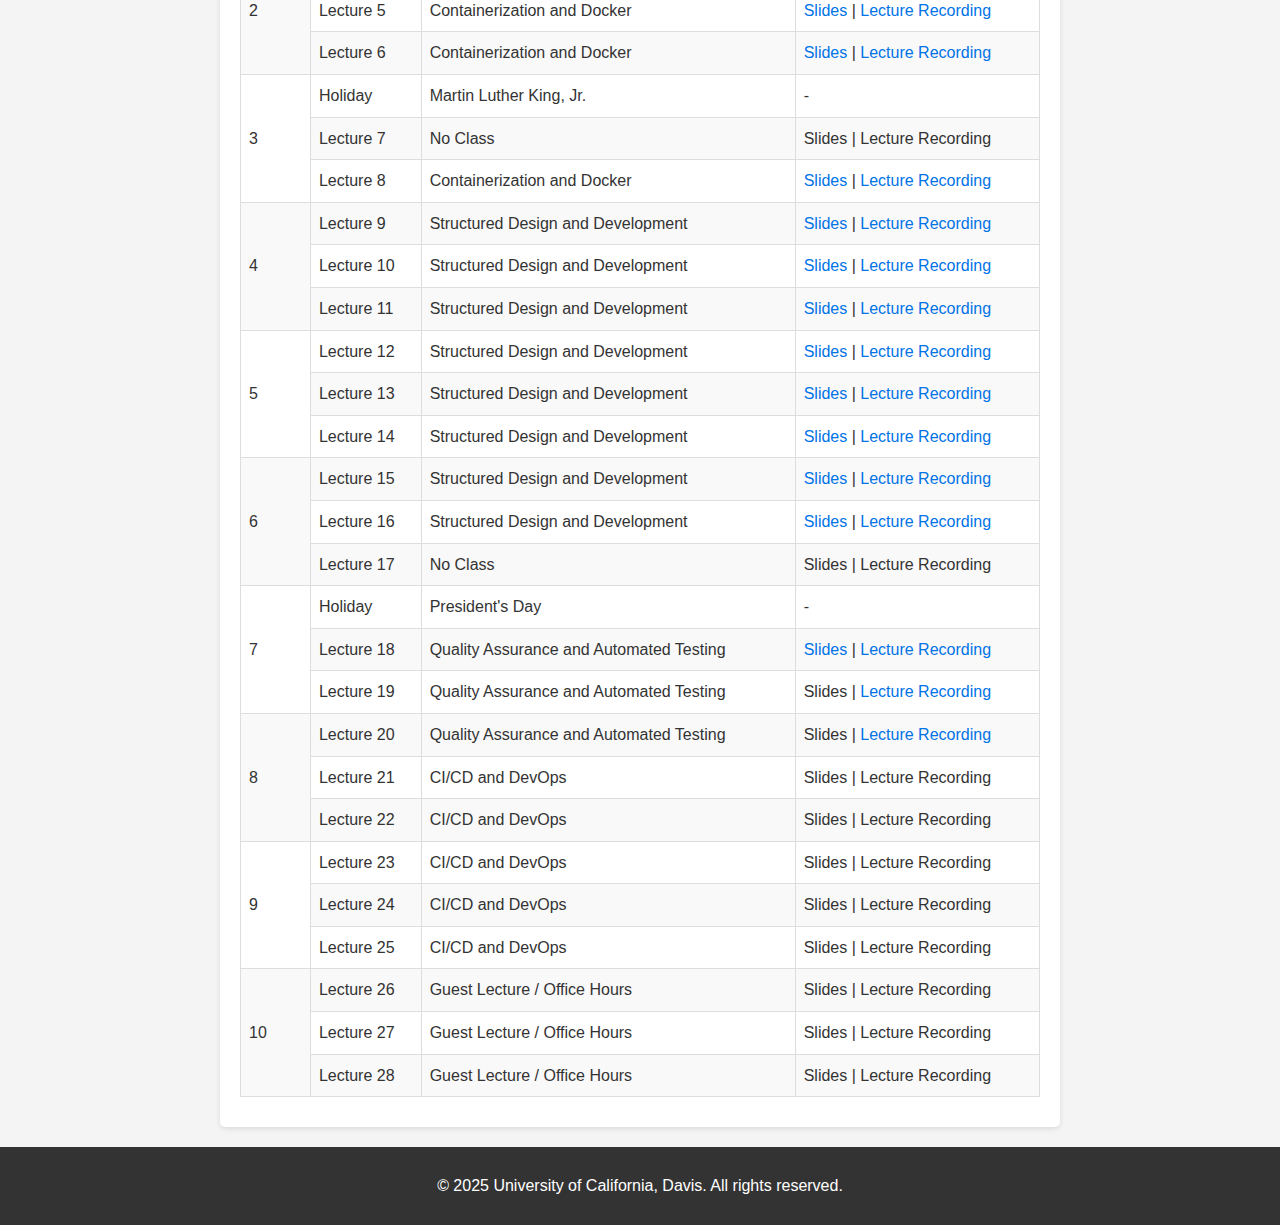
==== commit dfb67d44: "Adding Lecture 18, 19, 20 Lecture Recordings and Slides" ====
--- a/docs/index.html
+++ b/docs/index.html
@@ -486,11 +486,11 @@
                         <td>
                             
                                 
-                                    <p style="display: inline;">Slides</p>
-                                
-                                |
-                                
-                                    <p style="display: inline;">Lecture Recording</p>
+                                    <a href="lecture_slides/ecs198f_lecture_18.pdf" target="_blank">Slides</a>
+                                
+                                |
+                                
+                                    <a href="https://ucdavis.zoom.us/rec/share/vr7kvMljGoEcFhweKtX4KCwGCOTUfdbbN15Z5jrlSxmh4XOqol0Ngsg8dGlm6n5e.lK503pf5SiJT4cNX?startTime=1740013821000" target="_blank">Lecture Recording</a>
                                 
                             
                             
@@ -508,7 +508,7 @@
                                 
                                 |
                                 
-                                    <p style="display: inline;">Lecture Recording</p>
+                                    <a href="https://ucdavis.zoom.us/rec/share/nWcGQzLW3xy6NND9VSBOfMc7z_MTC9iIh-Nxb5WDsRQxapWKAonGZwoKeC5THxnq.F9pSUXTIF0p9oXmg?startTime=1740186606000" target="_blank">Lecture Recording</a>
                                 
                             
                             
@@ -521,15 +521,15 @@
                             
                         
                         <td>Lecture 20</td>
-                        <td>CI/CD and DevOps</td>
-                        <td>
-                            
-                                
-                                    <p style="display: inline;">Slides</p>
-                                
-                                |
-                                
-                                    <p style="display: inline;">Lecture Recording</p>
+                        <td>Quality Assurance and Automated Testing</td>
+                        <td>
+                            
+                                
+                                    <p style="display: inline;">Slides</p>
+                                
+                                |
+                                
+                                    <a href="https://ucdavis.zoom.us/rec/share/OJvAiFLlrYmgu3yRE4-FAlch8xjc_nBcwgULuLOD7QTNlSwRjb3VPyYBbEPr5sgg.sxykMh3MgSKwjWBZ?startTime=1740445825000" target="_blank">Lecture Recording</a>
                                 
                             
                             
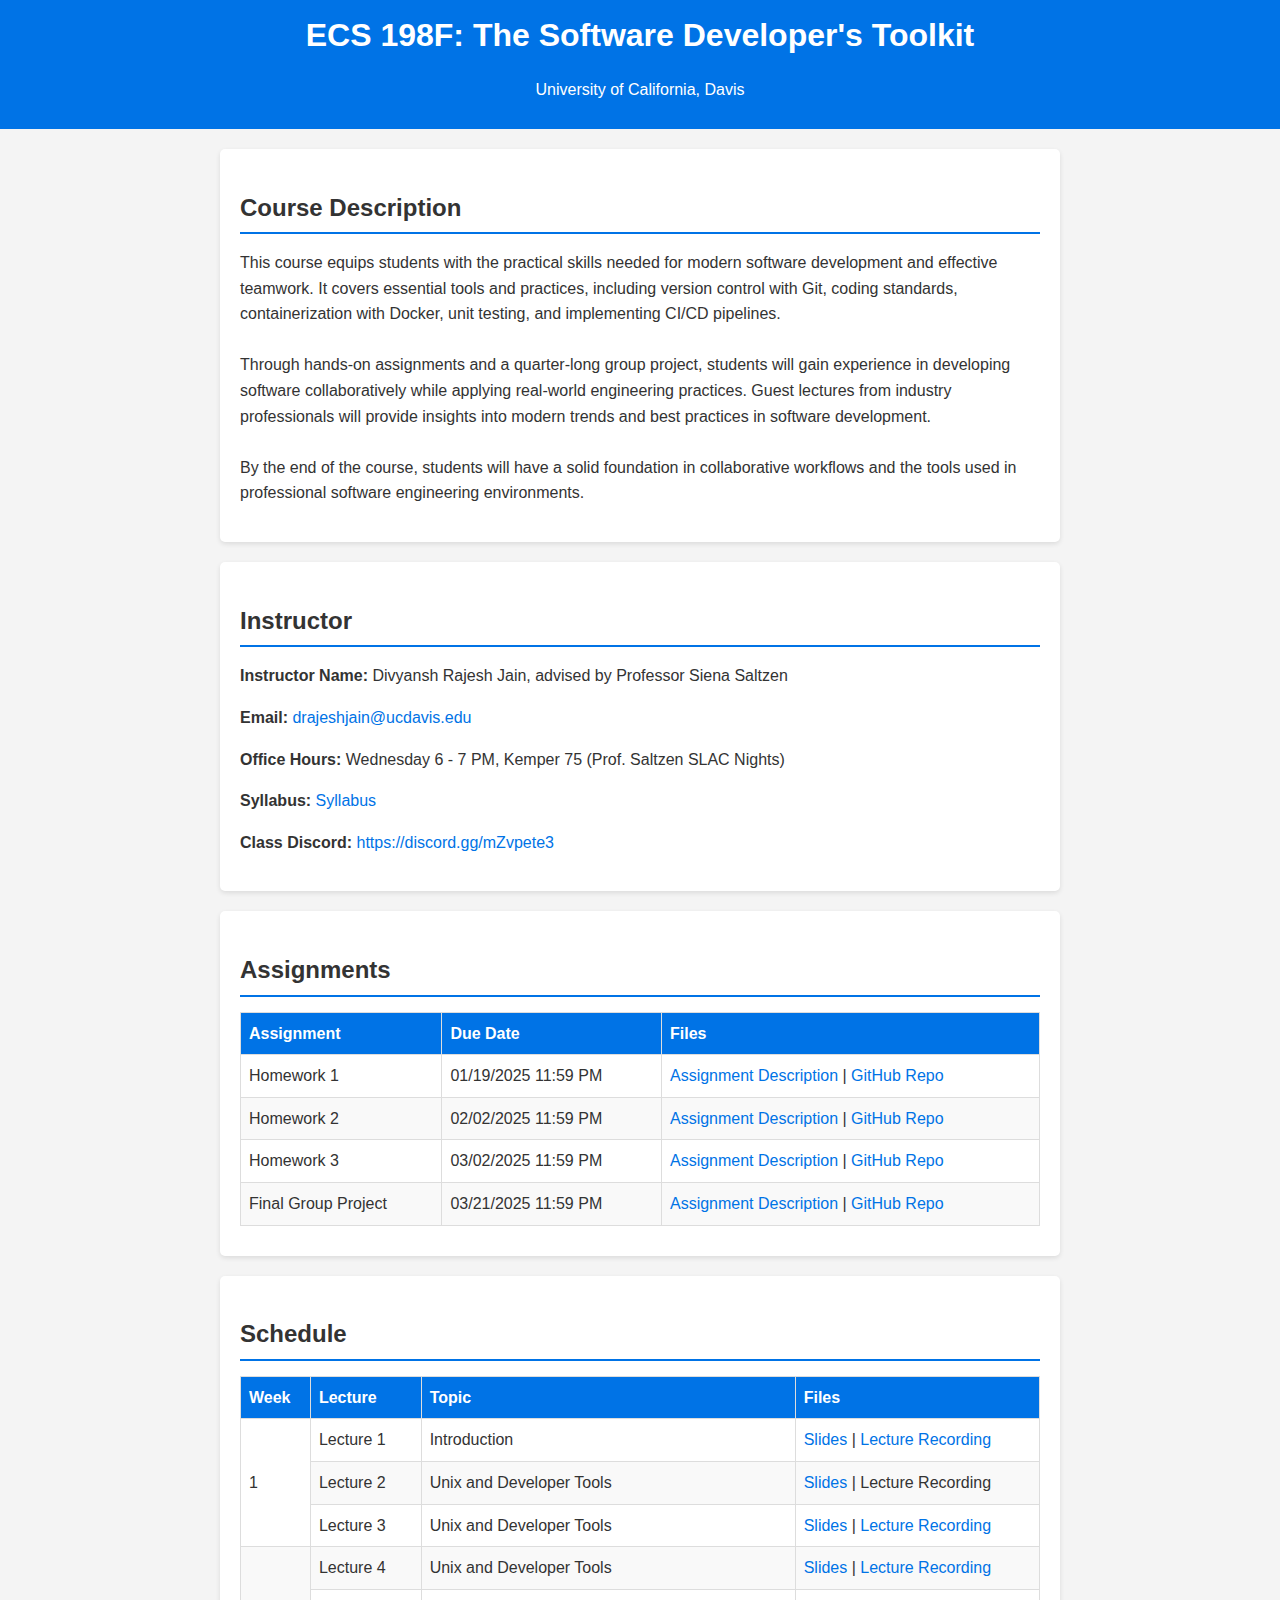
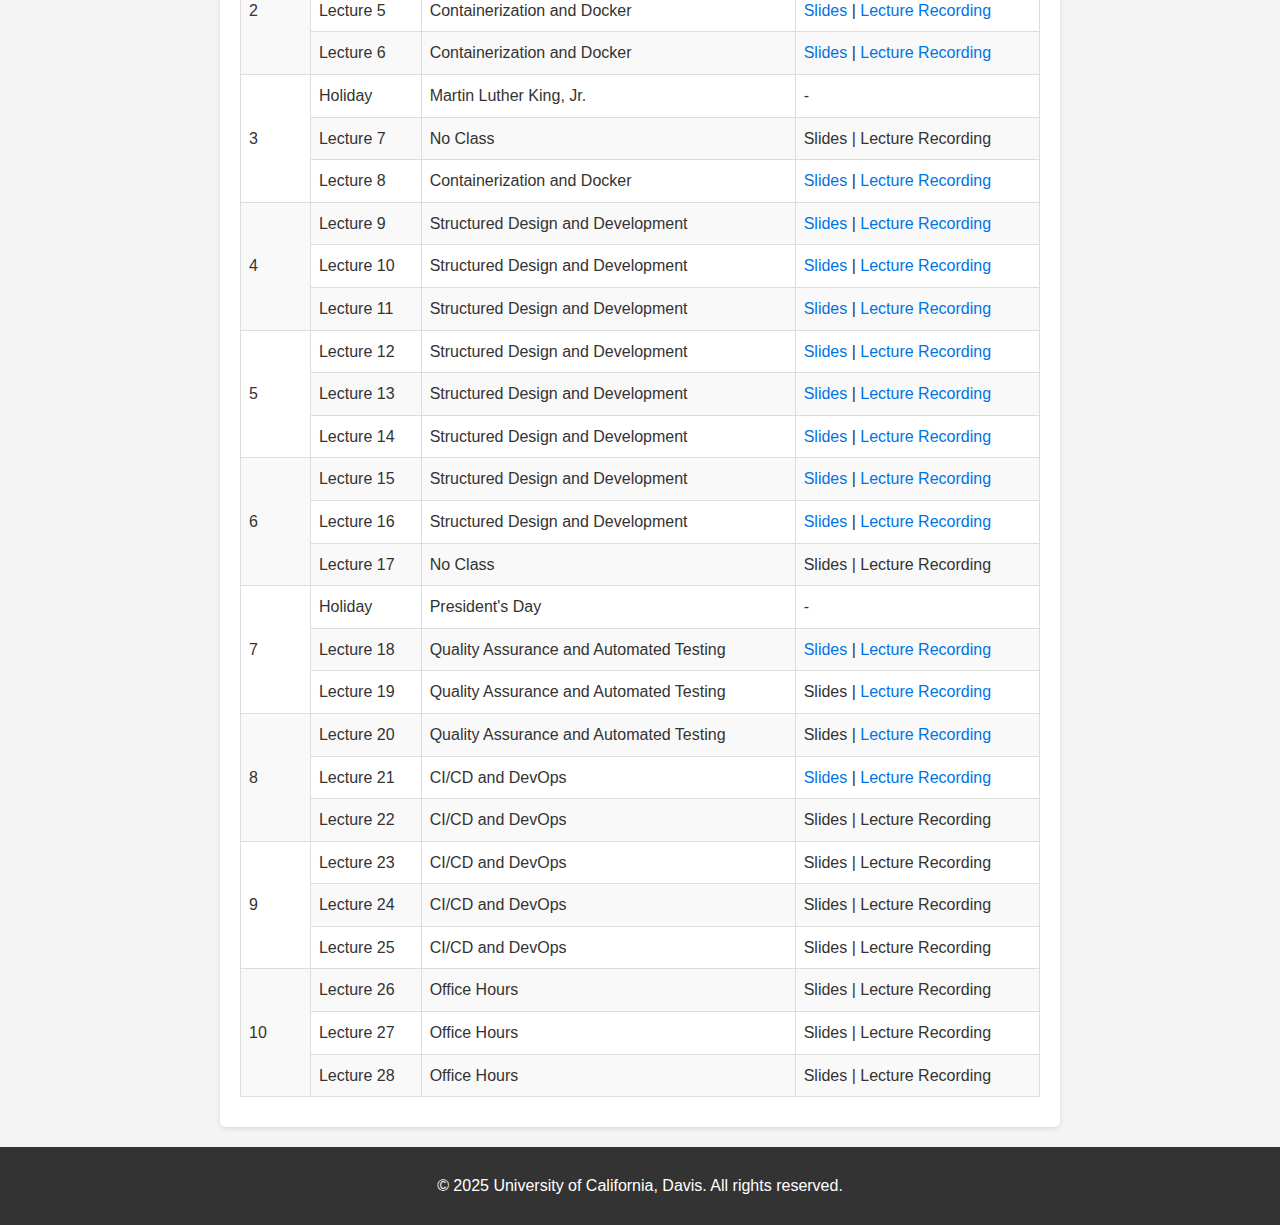
==== commit a27995b8: "Lecture 21 Slides and Recording" ====
--- a/docs/index.html
+++ b/docs/index.html
@@ -543,11 +543,11 @@
                         <td>
                             
                                 
-                                    <p style="display: inline;">Slides</p>
-                                
-                                |
-                                
-                                    <p style="display: inline;">Lecture Recording</p>
+                                    <a href="lecture_slides/ecs198f_lecture_21.pdf" target="_blank">Slides</a>
+                                
+                                |
+                                
+                                    <a href="https://ucdavis.zoom.us/rec/share/jgv551AeYhiqOoLXd8UilE_lCqdXla94Cc_UQCbpguWgvRzKiGr7MVkIdzzRi2fw.rekBzahrIMvNMW3W?startTime=1740618615000" target="_blank">Lecture Recording</a>
                                 
                             
                             
@@ -635,7 +635,7 @@
                             
                         
                         <td>Lecture 26</td>
-                        <td>Guest Lecture / Office Hours</td>
+                        <td>Office Hours</td>
                         <td>
                             
                                 
@@ -653,7 +653,7 @@
                     <tr>
                         
                         <td>Lecture 27</td>
-                        <td>Guest Lecture / Office Hours</td>
+                        <td>Office Hours</td>
                         <td>
                             
                                 
@@ -671,7 +671,7 @@
                     <tr>
                         
                         <td>Lecture 28</td>
-                        <td>Guest Lecture / Office Hours</td>
+                        <td>Office Hours</td>
                         <td>
                             
                                 
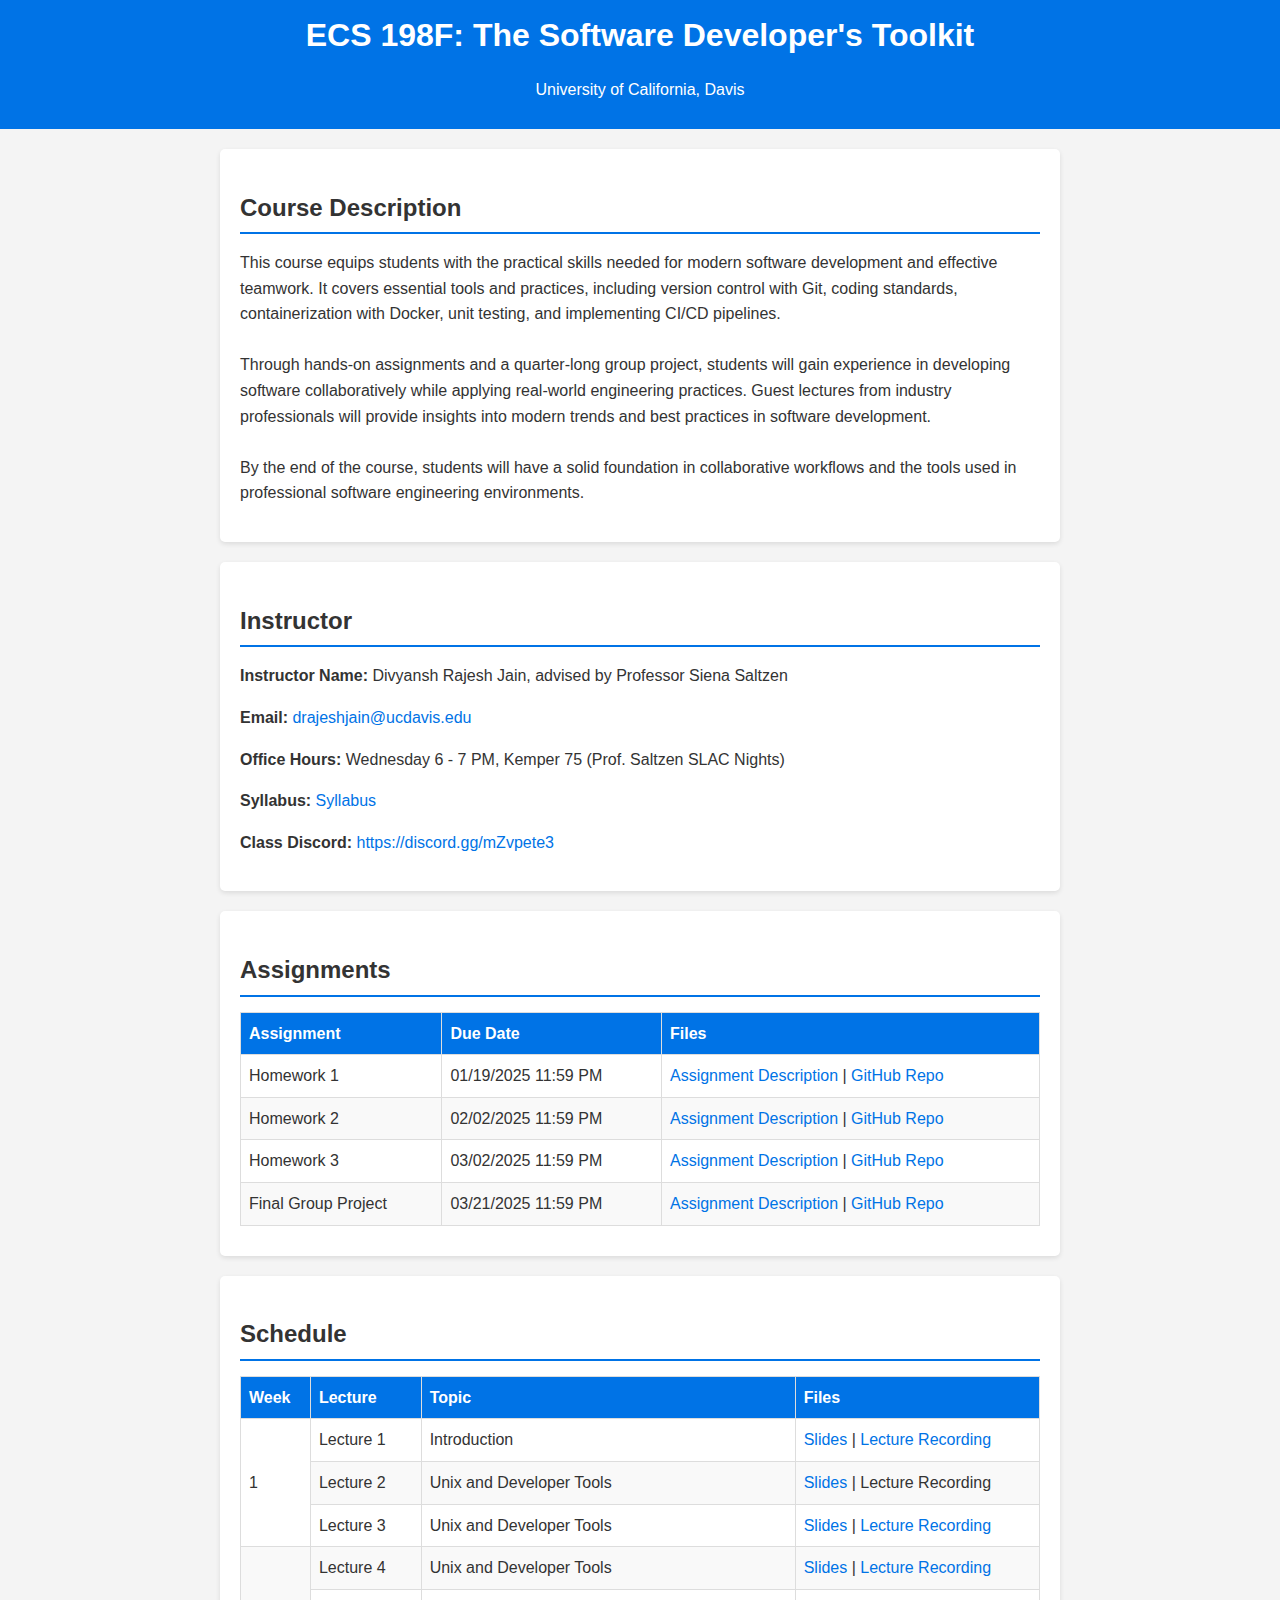
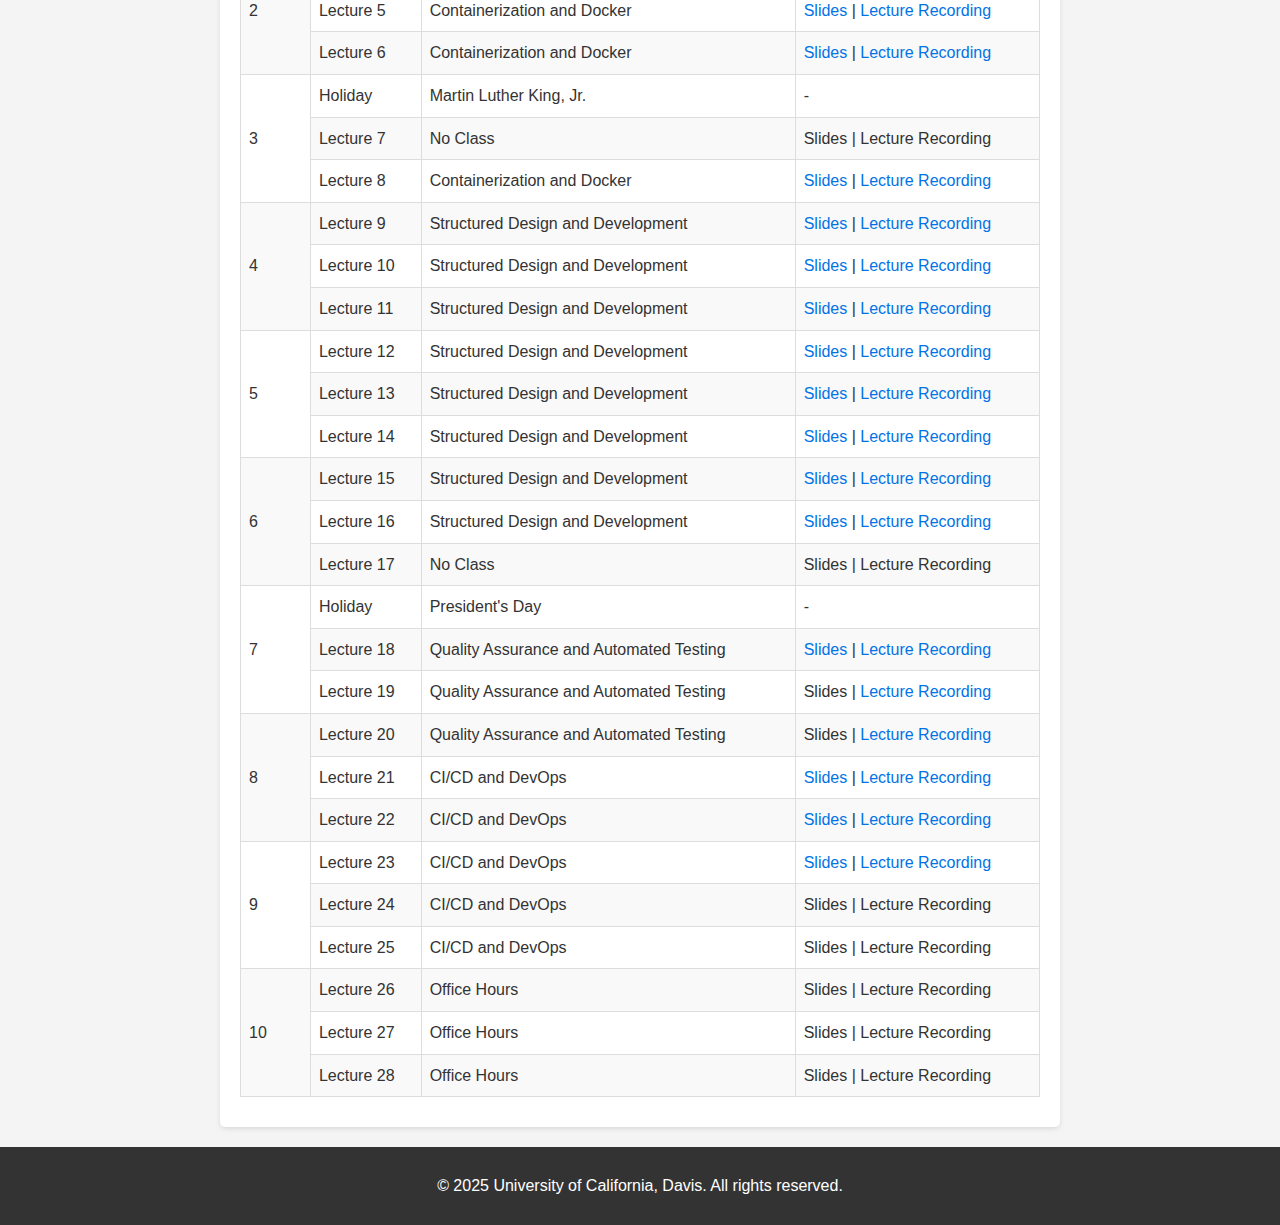
==== commit 22b991a0: "Adding Lecture 22 and 23 Slides and Recording" ====
--- a/docs/index.html
+++ b/docs/index.html
@@ -561,11 +561,11 @@
                         <td>
                             
                                 
-                                    <p style="display: inline;">Slides</p>
-                                
-                                |
-                                
-                                    <p style="display: inline;">Lecture Recording</p>
+                                    <a href="lecture_slides/ecs198f_lecture_22.pdf" target="_blank">Slides</a>
+                                
+                                |
+                                
+                                    <a href="https://ucdavis.zoom.us/rec/share/PDbDVzXj0b_JZvhw4AoD18fbEnxAXNnxxseI5GWqpfJDTr1JLbqtDeb2ZaZg4S9c.BvvEWppA_Dxkhbf7?startTime=1740791419000" target="_blank">Lecture Recording</a>
                                 
                             
                             
@@ -582,11 +582,11 @@
                         <td>
                             
                                 
-                                    <p style="display: inline;">Slides</p>
-                                
-                                |
-                                
-                                    <p style="display: inline;">Lecture Recording</p>
+                                    <a href="https://github.com/divteaching/ecs198f_inclass_poker" target="_blank">Slides</a>
+                                
+                                |
+                                
+                                    <a href="https://ucdavis.zoom.us/rec/share/sXlcNZKgtsUcoe3vzwOpMpbkqfmJBBcAYKBz7L00ot42Bbuf1Fm6I-AYezvYCxuu.j6vDs_jkqzumEH8J?startTime=1741050613000" target="_blank">Lecture Recording</a>
                                 
                             
                             
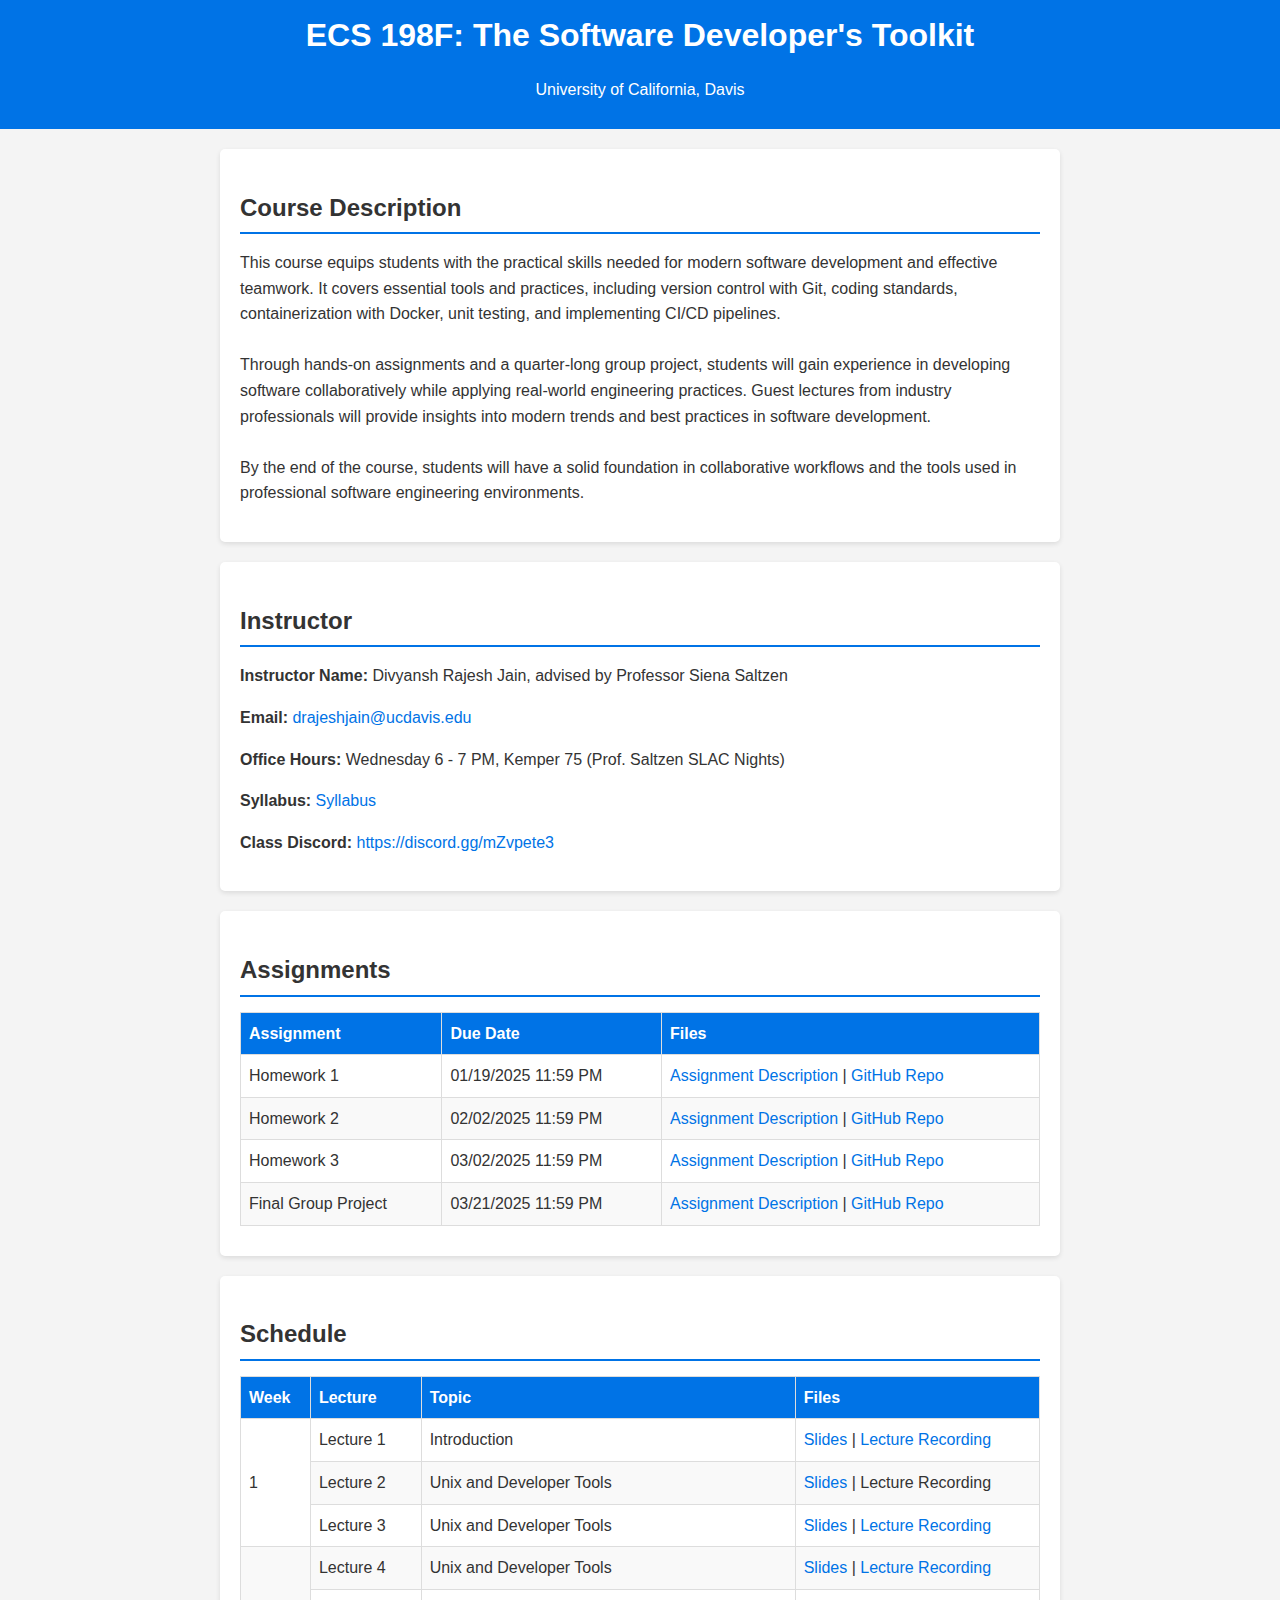
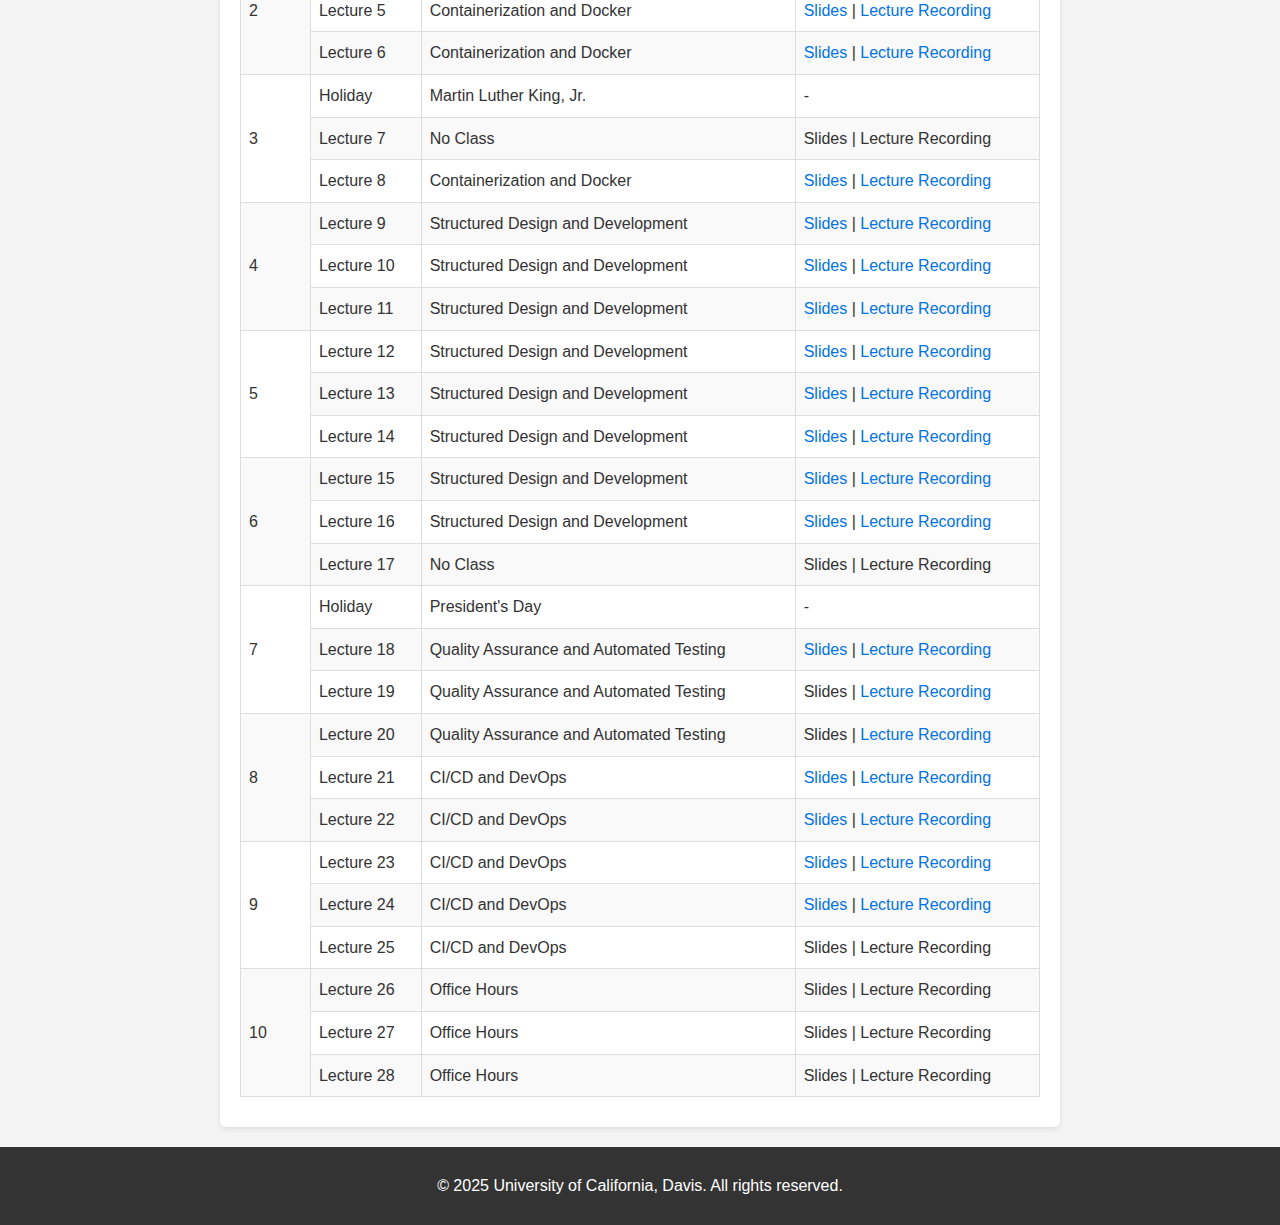
==== commit 77b2a3cf: "Adding Lecture 24 Slides and Recording" ====
--- a/docs/index.html
+++ b/docs/index.html
@@ -600,11 +600,11 @@
                         <td>
                             
                                 
-                                    <p style="display: inline;">Slides</p>
-                                
-                                |
-                                
-                                    <p style="display: inline;">Lecture Recording</p>
+                                    <a href="https://github.com/divteaching/ecs198f_lecture24_inclass_coding" target="_blank">Slides</a>
+                                
+                                |
+                                
+                                    <a href="https://drive.google.com/file/d/13kZp9PF_2dzVWsqmnKMKc7k16Mwwopg4/view?usp=sharing" target="_blank">Lecture Recording</a>
                                 
                             
                             
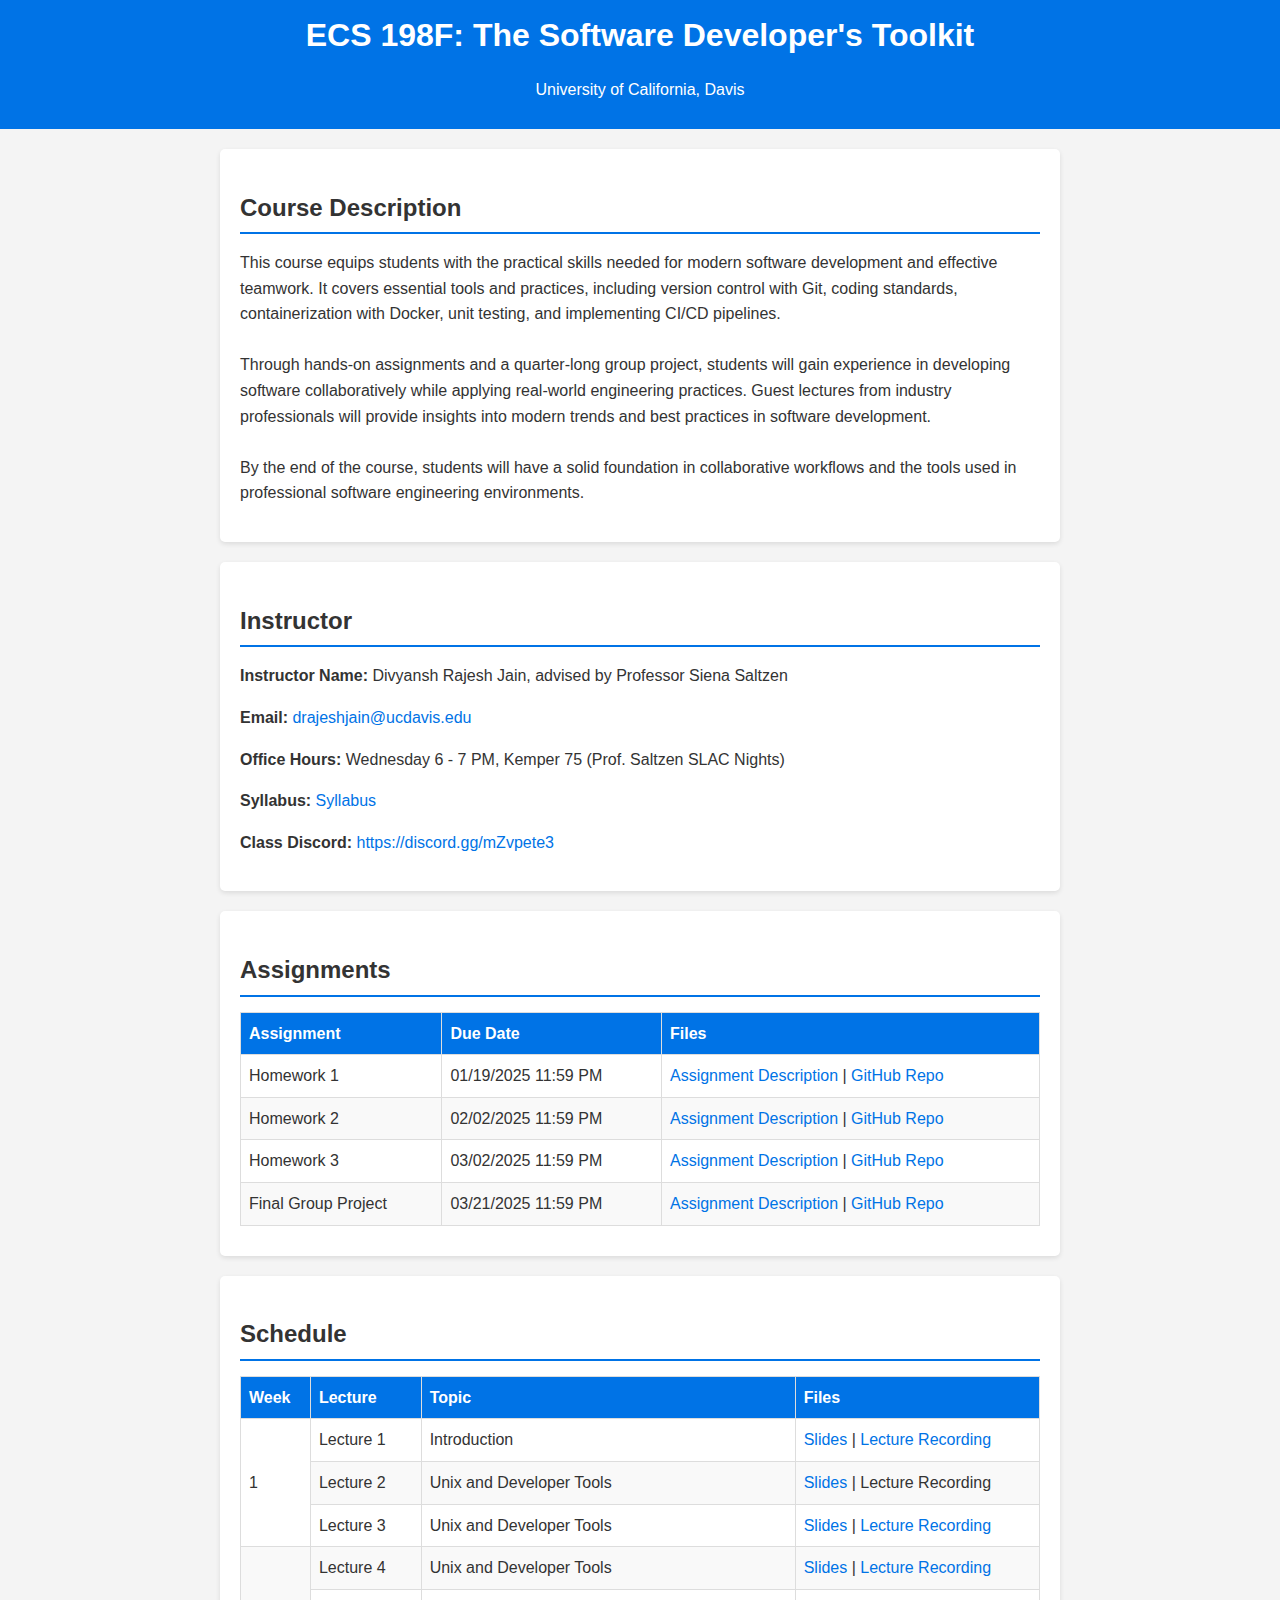
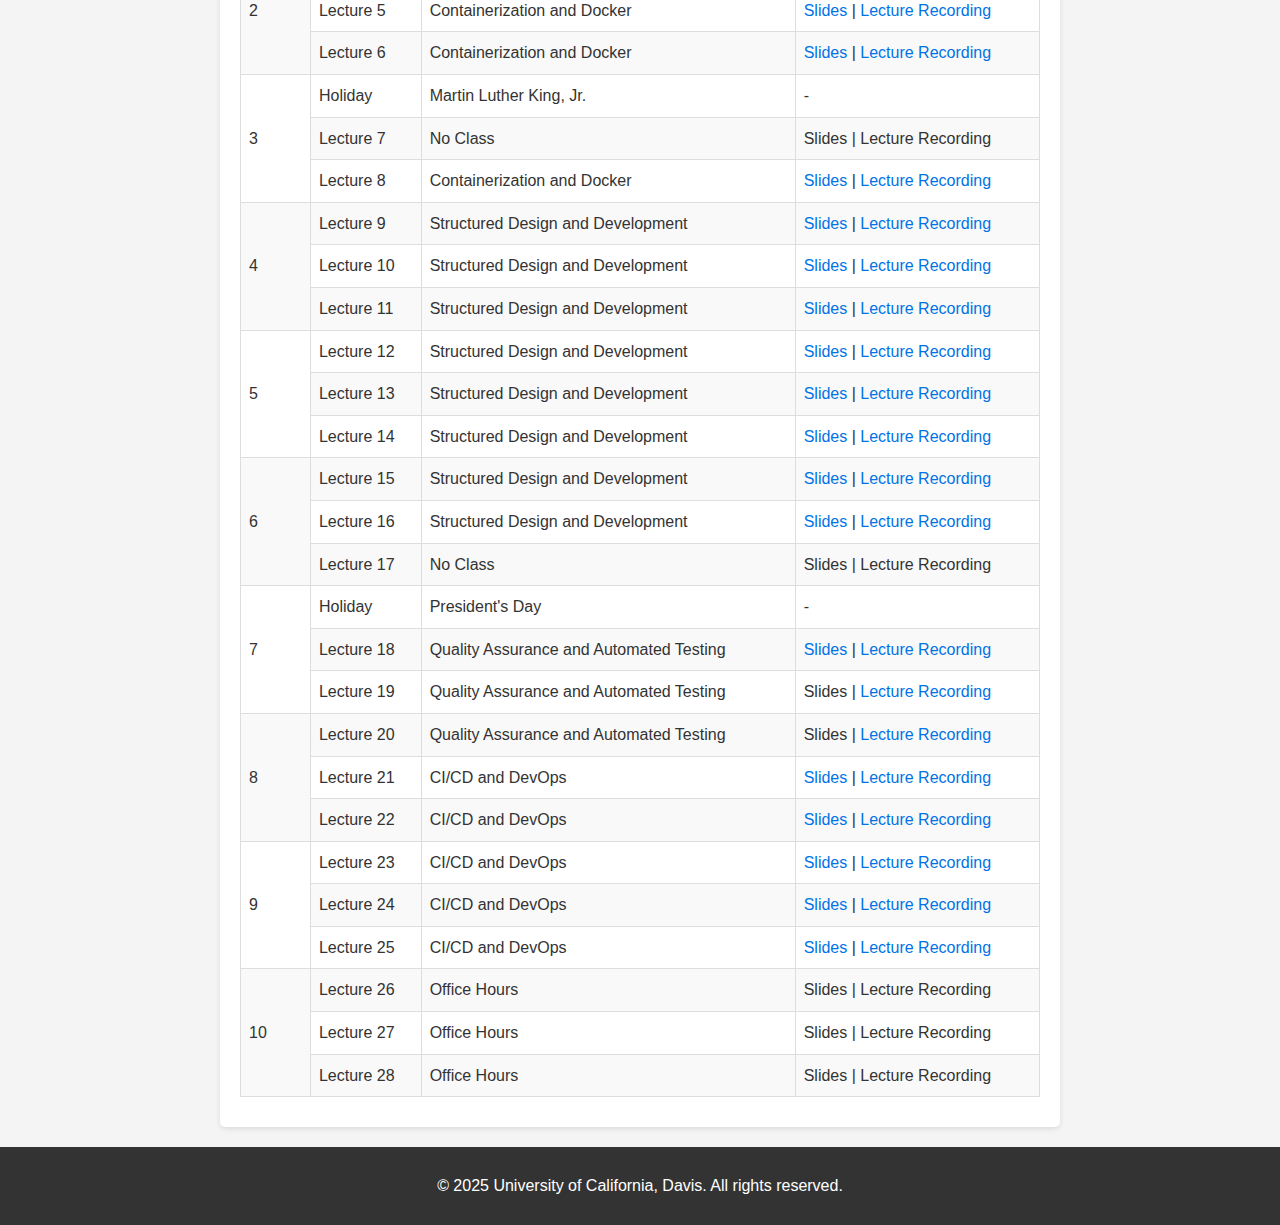
==== commit 219d81bd: "Lecture 25 Slides and Recording" ====
--- a/docs/index.html
+++ b/docs/index.html
@@ -618,11 +618,11 @@
                         <td>
                             
                                 
-                                    <p style="display: inline;">Slides</p>
-                                
-                                |
-                                
-                                    <p style="display: inline;">Lecture Recording</p>
+                                    <a href="https://github.com/divteaching/ecs198f_inclass_poker" target="_blank">Slides</a>
+                                
+                                |
+                                
+                                    <a href="https://ucdavis.zoom.us/rec/share/GwgvI-i8BM8HMssiOTzPVAklk7DXyQZD8q2ZRVbSFjSZ-k_5lYr29WhgfcE6lFo.8yI9ThpJiWQUB6Uj?startTime=1741396181000" target="_blank">Lecture Recording</a>
                                 
                             
                             
